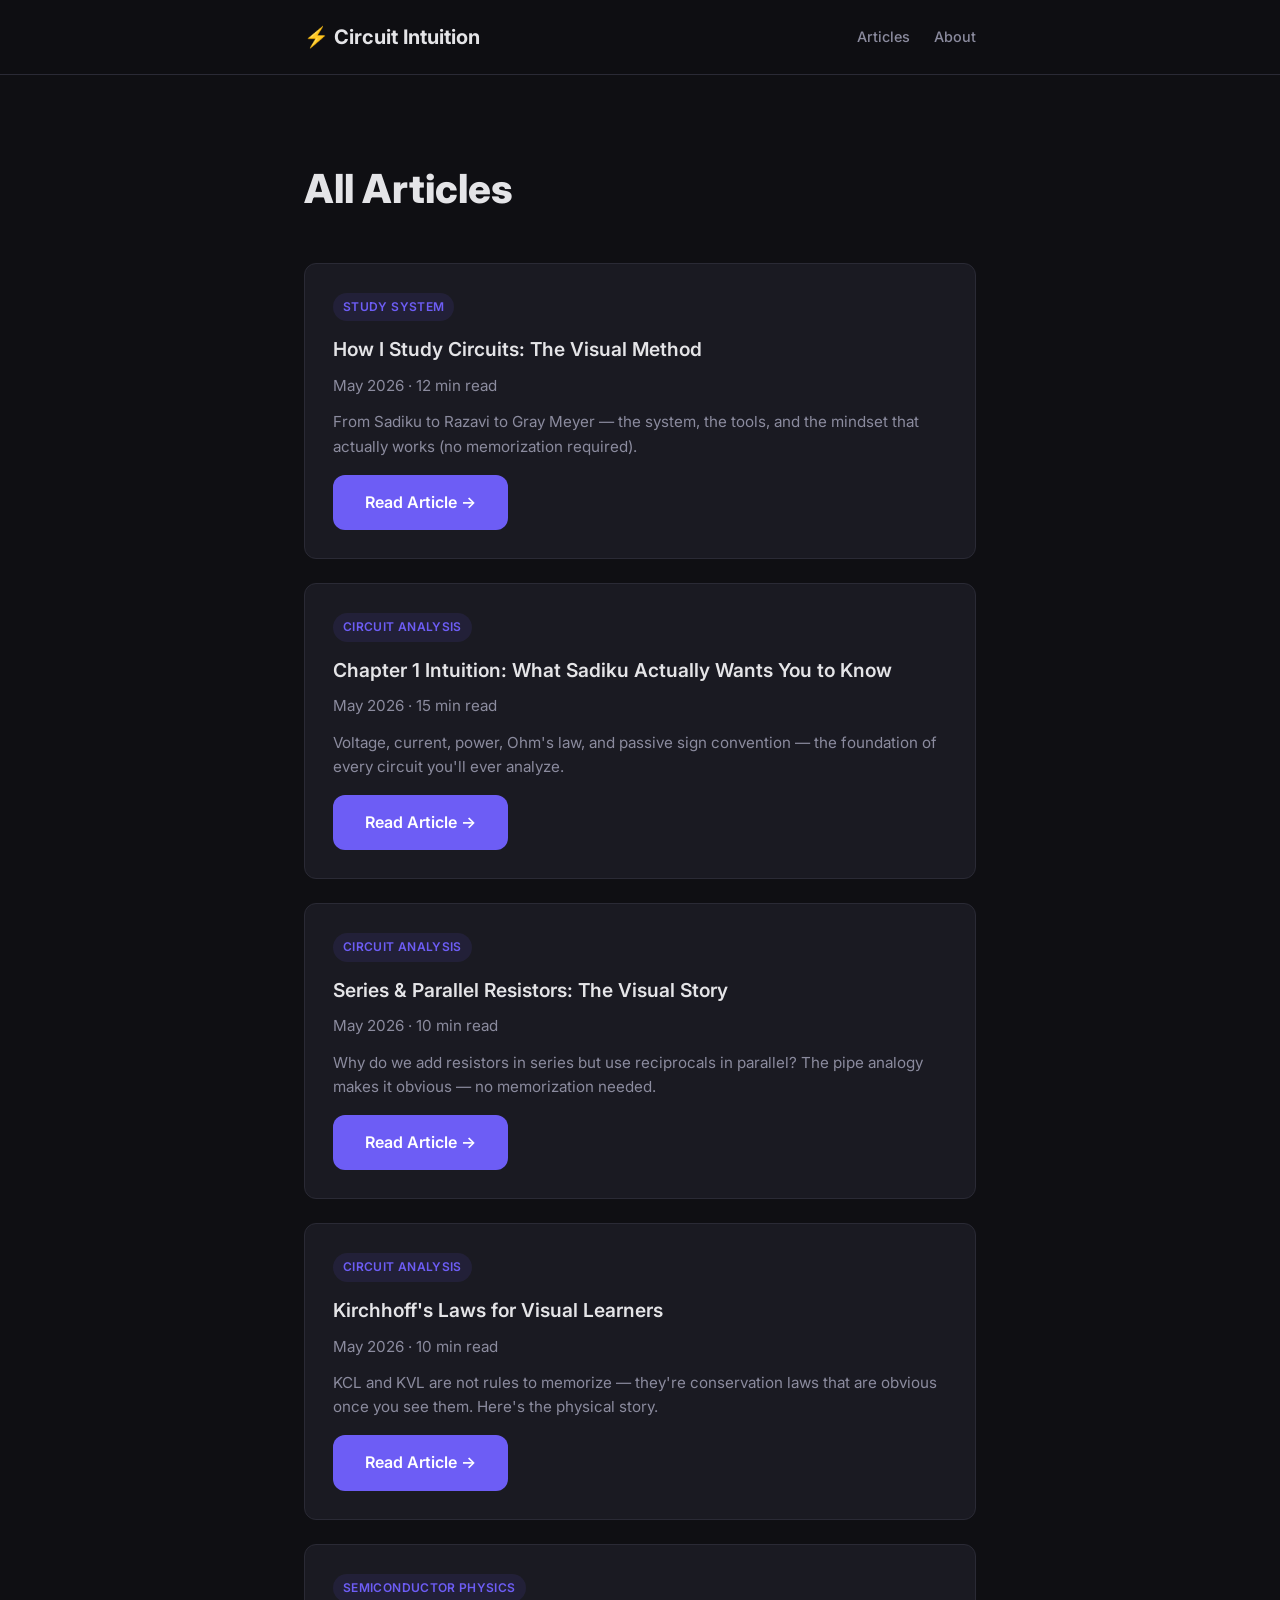
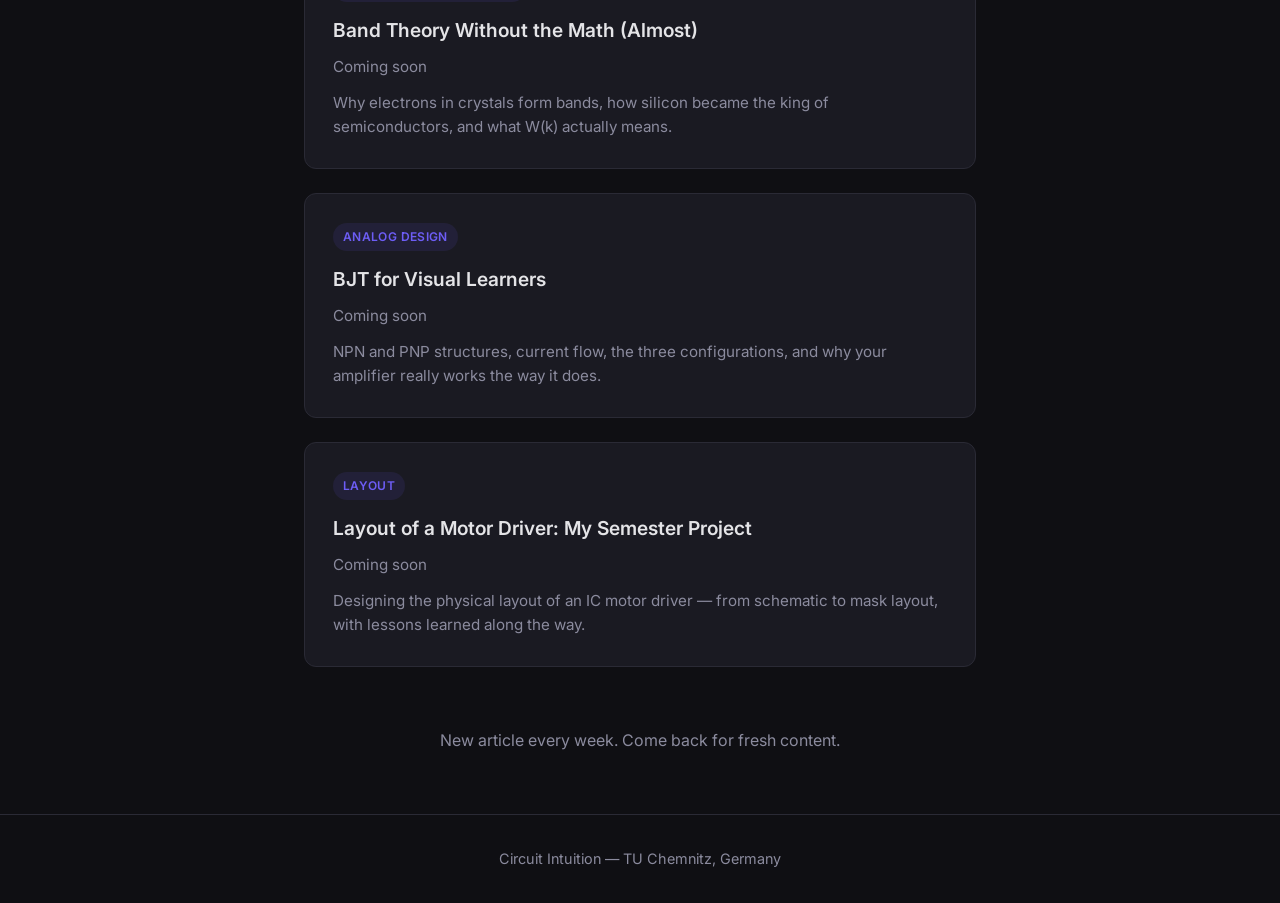
==== articles/index.html @ c5c27f9f "feat: new article - Series & Parallel Resistors visual guide" ====
<!DOCTYPE html>
<html lang="en">
<head>
    <meta charset="UTF-8">
    <meta name="viewport" content="width=device-width, initial-scale=1.0">
    <title>Articles — Circuit Intuition</title>
    <link rel="stylesheet" href="../css/style.css">
    <link href="https://fonts.googleapis.com/css2?family=Inter:wght@400;500;600;700;800&display=swap" rel="stylesheet">
</head>
<body>
    <nav class="nav">
        <div class="container">
            <a href="/" class="logo">⚡ Circuit Intuition</a>
            <div class="nav-links">
                <a href="/articles/">Articles</a>
                <a href="/about.html">About</a>
            </div>
        </div>
    </nav>
    <main>
        <section class="latest-articles" style="padding-top:80px;">
            <div class="container">
                <h1 style="font-size:2.5rem;font-weight:800;margin-bottom:40px;">All Articles</h1>
                <div class="article-list">
                    <article class="article-preview">
                        <span class="tag">Study System</span>
                        <h3>How I Study Circuits: The Visual Method</h3>
                        <p class="meta">May 2026 · 12 min read</p>
                        <p>From Sadiku to Razavi to Gray Meyer — the system, the tools, and the mindset that actually works (no memorization required).</p>
                        <a href="/articles/how-i-study-circuits.html" class="btn" style="margin-top:16px;">Read Article →</a>
                    </article>
                    <article class="article-preview">
                        <span class="tag">Circuit Analysis</span>
                        <h3>Chapter 1 Intuition: What Sadiku Actually Wants You to Know</h3>
                        <p class="meta">May 2026 · 15 min read</p>
                        <p>Voltage, current, power, Ohm's law, and passive sign convention — the foundation of every circuit you'll ever analyze.</p>
                        <a href="/articles/sadiku-ch1-intuition.html" class="btn" style="margin-top:16px;">Read Article →</a>
                    </article>
                    <article class="article-preview">
                        <span class="tag">Circuit Analysis</span>
                        <h3>Series & Parallel Resistors: The Visual Story</h3>
                        <p class="meta">May 2026 · 10 min read</p>
                        <p>Why do we add resistors in series but use reciprocals in parallel? The pipe analogy makes it obvious — no memorization needed.</p>
                        <a href="/articles/series-parallel-visual.html" class="btn" style="margin-top:16px;">Read Article →</a>
                    </article>
                    <article class="article-preview">
                        <span class="tag">Circuit Analysis</span>
                        <h3>Kirchhoff's Laws for Visual Learners</h3>
                        <p class="meta">May 2026 · 10 min read</p>
                        <p>KCL and KVL are not rules to memorize — they're conservation laws that are obvious once you see them. Here's the physical story.</p>
                        <a href="/articles/kcl-kvl-visual.html" class="btn" style="margin-top:16px;">Read Article →</a>
                    </article>
                    <article class="article-preview">
                        <span class="tag">Semiconductor Physics</span>
                        <h3>Band Theory Without the Math (Almost)</h3>
                        <p class="meta">Coming soon</p>
                        <p>Why electrons in crystals form bands, how silicon became the king of semiconductors, and what W(k) actually means.</p>
                    </article>
                    <article class="article-preview">
                        <span class="tag">Analog Design</span>
                        <h3>BJT for Visual Learners</h3>
                        <p class="meta">Coming soon</p>
                        <p>NPN and PNP structures, current flow, the three configurations, and why your amplifier really works the way it does.</p>
                    </article>
                    <article class="article-preview">
                        <span class="tag">Layout</span>
                        <h3>Layout of a Motor Driver: My Semester Project</h3>
                        <p class="meta">Coming soon</p>
                        <p>Designing the physical layout of an IC motor driver — from schematic to mask layout, with lessons learned along the way.</p>
                    </article>
                </div>
                <p style="text-align:center;margin-top:60px;color:var(--text-muted);">New article every week. Come back for fresh content.</p>
            </div>
        </section>
    </main>
    <footer class="footer">
        <div class="container">
            <p>Circuit Intuition — TU Chemnitz, Germany</p>
        </div>
    </footer>
</body>
</html>
---- css/style.css ----
/* === RESET & BASE === */
*, *::before, *::after { box-sizing: border-box; margin: 0; padding: 0; }

:root {
    --bg: #0f0f13;
    --bg-card: #1a1a22;
    --text: #e4e4e7;
    --text-muted: #8b8b9e;
    --accent: #6d5df5;
    --accent-hover: #8b7df7;
    --border: #2a2a35;
    --radius: 12px;
    --max-width: 720px;
}

html { scroll-behavior: smooth; }

body {
    font-family: 'Inter', -apple-system, BlinkMacSystemFont, sans-serif;
    background: var(--bg);
    color: var(--text);
    line-height: 1.7;
    font-size: 16px;
    -webkit-font-smoothing: antialiased;
}

.container {
    max-width: var(--max-width);
    margin: 0 auto;
    padding: 0 24px;
}

/* === NAV === */
.nav {
    padding: 20px 0;
    border-bottom: 1px solid var(--border);
    position: sticky;
    top: 0;
    background: rgba(15,15,19,0.85);
    backdrop-filter: blur(12px);
    z-index: 100;
}

.nav .container {
    display: flex;
    justify-content: space-between;
    align-items: center;
}

.logo {
    font-weight: 700;
    font-size: 1.25rem;
    color: var(--text);
    text-decoration: none;
}

.nav-links {
    display: flex;
    gap: 24px;
}

.nav-links a {
    color: var(--text-muted);
    text-decoration: none;
    font-size: 0.9rem;
    font-weight: 500;
    transition: color 0.2s;
}

.nav-links a:hover { color: var(--text); }

/* === HERO === */
.hero {
    padding: 100px 0 80px;
    text-align: center;
}

.hero h1 {
    font-size: 3rem;
    font-weight: 800;
    line-height: 1.2;
    margin-bottom: 20px;
    letter-spacing: -0.02em;
}

.highlight {
    background: linear-gradient(135deg, #6d5df5, #a78bfa);
    -webkit-background-clip: text;
    -webkit-text-fill-color: transparent;
    background-clip: text;
}

.subtitle {
    font-size: 1.25rem;
    color: var(--text-muted);
    max-width: 550px;
    margin: 0 auto 12px;
    line-height: 1.6;
}

.byline {
    font-size: 0.95rem;
    color: var(--text-muted);
    opacity: 0.7;
    margin-bottom: 40px;
}

.btn {
    display: inline-block;
    padding: 14px 32px;
    background: var(--accent);
    color: white;
    text-decoration: none;
    border-radius: var(--radius);
    font-weight: 600;
    font-size: 1rem;
    transition: background 0.2s, transform 0.1s;
}

.btn:hover {
    background: var(--accent-hover);
    transform: translateY(-1px);
}

/* === FEATURES === */
.features {
    padding: 60px 0;
}

.feature-grid {
    display: grid;
    grid-template-columns: 1fr 1fr;
    gap: 20px;
}

.feature-card {
    background: var(--bg-card);
    border: 1px solid var(--border);
    border-radius: var(--radius);
    padding: 28px;
    transition: border-color 0.2s;
}

.feature-card:hover { border-color: var(--accent); }

.feature-card .icon { font-size: 2rem; display: block; margin-bottom: 12px; }

.feature-card h3 {
    font-size: 1.1rem;
    font-weight: 600;
    margin-bottom: 8px;
}

.feature-card p {
    color: var(--text-muted);
    font-size: 0.9rem;
    line-height: 1.6;
}

/* === ARTICLES === */
.latest-articles {
    padding: 60px 0;
}

.latest-articles h2 {
    font-size: 1.75rem;
    font-weight: 700;
    margin-bottom: 32px;
}

.article-list {
    display: flex;
    flex-direction: column;
    gap: 24px;
}

.article-preview {
    background: var(--bg-card);
    border: 1px solid var(--border);
    border-radius: var(--radius);
    padding: 28px;
}

.article-preview:hover { border-color: var(--accent); }

.tag {
    display: inline-block;
    padding: 4px 10px;
    background: rgba(109, 93, 245, 0.1);
    color: var(--accent);
    border-radius: 20px;
    font-size: 0.75rem;
    font-weight: 600;
    text-transform: uppercase;
    letter-spacing: 0.03em;
    margin-bottom: 12px;
}

.article-preview h3 {
    font-size: 1.2rem;
    font-weight: 600;
    margin-bottom: 8px;
}

.article-preview h3 a {
    color: var(--text);
    text-decoration: none;
}

.article-preview h3 a:hover { color: var(--accent); }

.meta {
    font-size: 0.85rem;
    color: var(--text-muted);
    margin-bottom: 12px;
}

.article-preview p {
    font-size: 0.95rem;
    color: var(--text-muted);
    line-height: 1.6;
}

/* === NEWSLETTER === */
.newsletter {
    padding: 60px 0;
    text-align: center;
    border-top: 1px solid var(--border);
}

.newsletter h2 {
    font-size: 1.5rem;
    font-weight: 700;
    margin-bottom: 12px;
}

.small-text {
    font-size: 0.85rem;
    color: var(--text-muted);
    margin-top: 8px;
    opacity: 0.7;
}

/* === FOOTER === */
.footer {
    padding: 32px 0;
    border-top: 1px solid var(--border);
    text-align: center;
    color: var(--text-muted);
    font-size: 0.9rem;
}

/* === RESPONSIVE === */
@media (max-width: 640px) {
    .hero h1 { font-size: 2rem; }
    .hero { padding: 60px 0 40px; }
    .feature-grid { grid-template-columns: 1fr; }
    .nav-links { display: none; }  /* Hamburger for later */
}
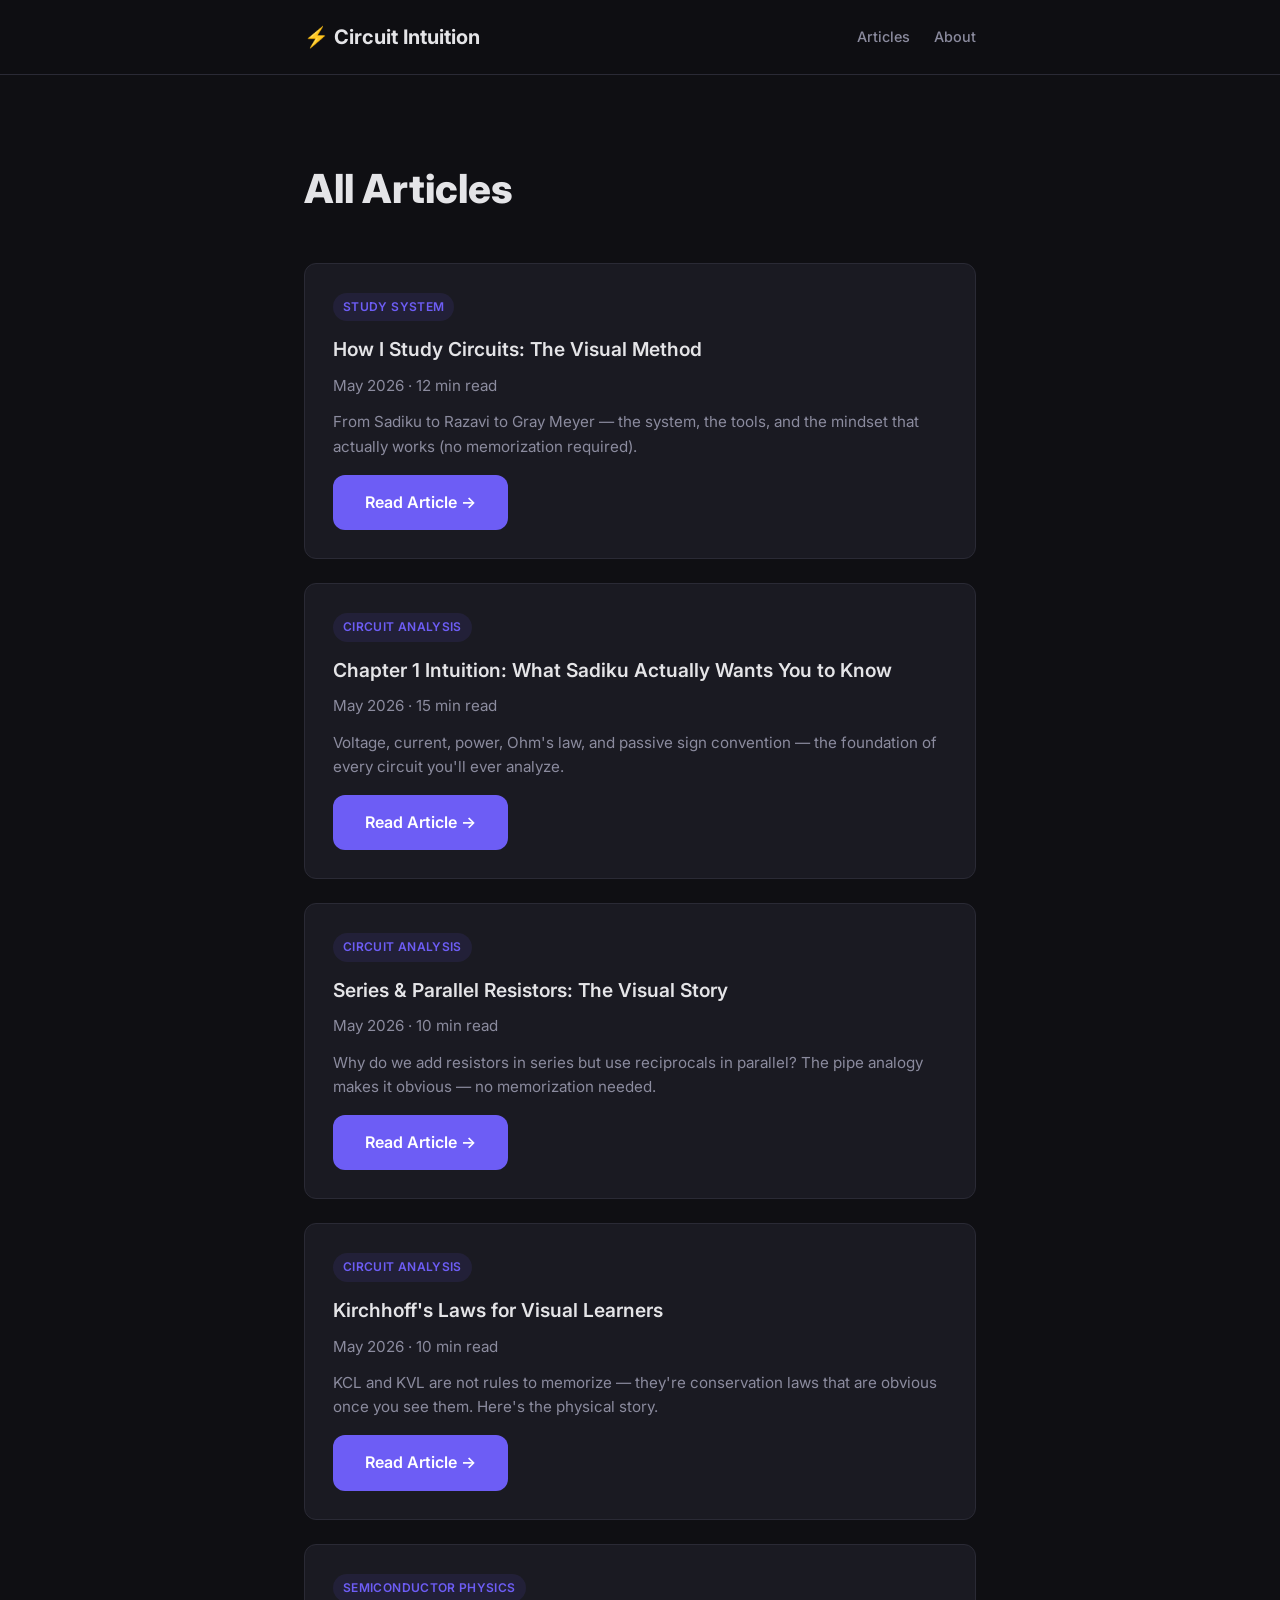
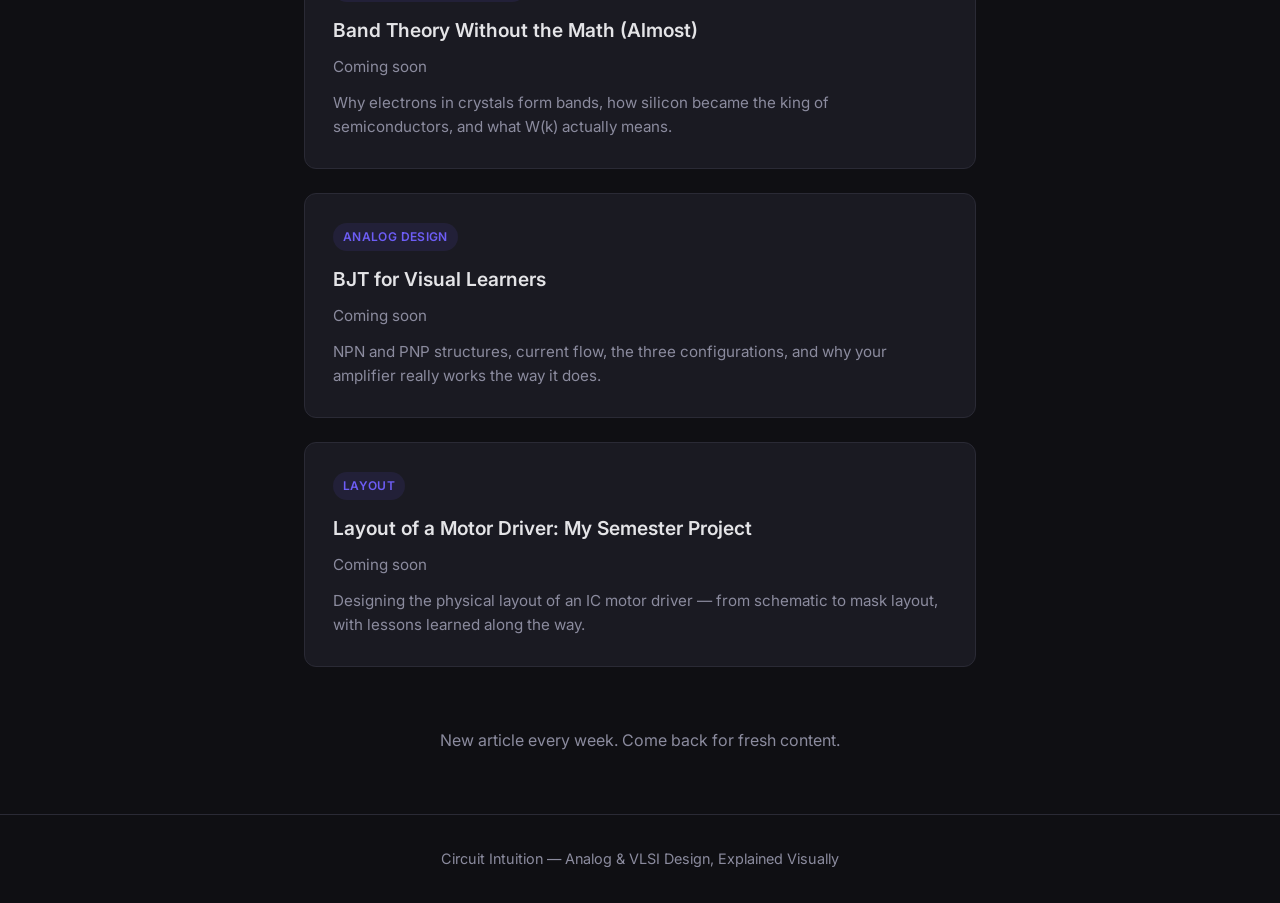
==== commit e44e4236: "security: strip all personal identifiers from site (full anonymity)" ====
--- a/articles/index.html
+++ b/articles/index.html
@@ -10,10 +10,10 @@
 <body>
     <nav class="nav">
         <div class="container">
-            <a href="/" class="logo">⚡ Circuit Intuition</a>
+            <a href="../" class="logo">⚡ Circuit Intuition</a>
             <div class="nav-links">
-                <a href="/articles/">Articles</a>
-                <a href="/about.html">About</a>
+                <a href=".">Articles</a>
+                <a href="../about.html">About</a>
             </div>
         </div>
     </nav>
@@ -27,28 +27,28 @@
                         <h3>How I Study Circuits: The Visual Method</h3>
                         <p class="meta">May 2026 · 12 min read</p>
                         <p>From Sadiku to Razavi to Gray Meyer — the system, the tools, and the mindset that actually works (no memorization required).</p>
-                        <a href="/articles/how-i-study-circuits.html" class="btn" style="margin-top:16px;">Read Article →</a>
+                        <a href="how-i-study-circuits.html" class="btn" style="margin-top:16px;">Read Article →</a>
                     </article>
                     <article class="article-preview">
                         <span class="tag">Circuit Analysis</span>
                         <h3>Chapter 1 Intuition: What Sadiku Actually Wants You to Know</h3>
                         <p class="meta">May 2026 · 15 min read</p>
                         <p>Voltage, current, power, Ohm's law, and passive sign convention — the foundation of every circuit you'll ever analyze.</p>
-                        <a href="/articles/sadiku-ch1-intuition.html" class="btn" style="margin-top:16px;">Read Article →</a>
+                        <a href="sadiku-ch1-intuition.html" class="btn" style="margin-top:16px;">Read Article →</a>
                     </article>
                     <article class="article-preview">
                         <span class="tag">Circuit Analysis</span>
                         <h3>Series & Parallel Resistors: The Visual Story</h3>
                         <p class="meta">May 2026 · 10 min read</p>
                         <p>Why do we add resistors in series but use reciprocals in parallel? The pipe analogy makes it obvious — no memorization needed.</p>
-                        <a href="/articles/series-parallel-visual.html" class="btn" style="margin-top:16px;">Read Article →</a>
+                        <a href="series-parallel-visual.html" class="btn" style="margin-top:16px;">Read Article →</a>
                     </article>
                     <article class="article-preview">
                         <span class="tag">Circuit Analysis</span>
                         <h3>Kirchhoff's Laws for Visual Learners</h3>
                         <p class="meta">May 2026 · 10 min read</p>
                         <p>KCL and KVL are not rules to memorize — they're conservation laws that are obvious once you see them. Here's the physical story.</p>
-                        <a href="/articles/kcl-kvl-visual.html" class="btn" style="margin-top:16px;">Read Article →</a>
+                        <a href="kcl-kvl-visual.html" class="btn" style="margin-top:16px;">Read Article →</a>
                     </article>
                     <article class="article-preview">
                         <span class="tag">Semiconductor Physics</span>
@@ -75,7 +75,7 @@
     </main>
     <footer class="footer">
         <div class="container">
-            <p>Circuit Intuition — TU Chemnitz, Germany</p>
+            <p>Circuit Intuition — Analog & VLSI Design, Explained Visually</p>
         </div>
     </footer>
 </body>
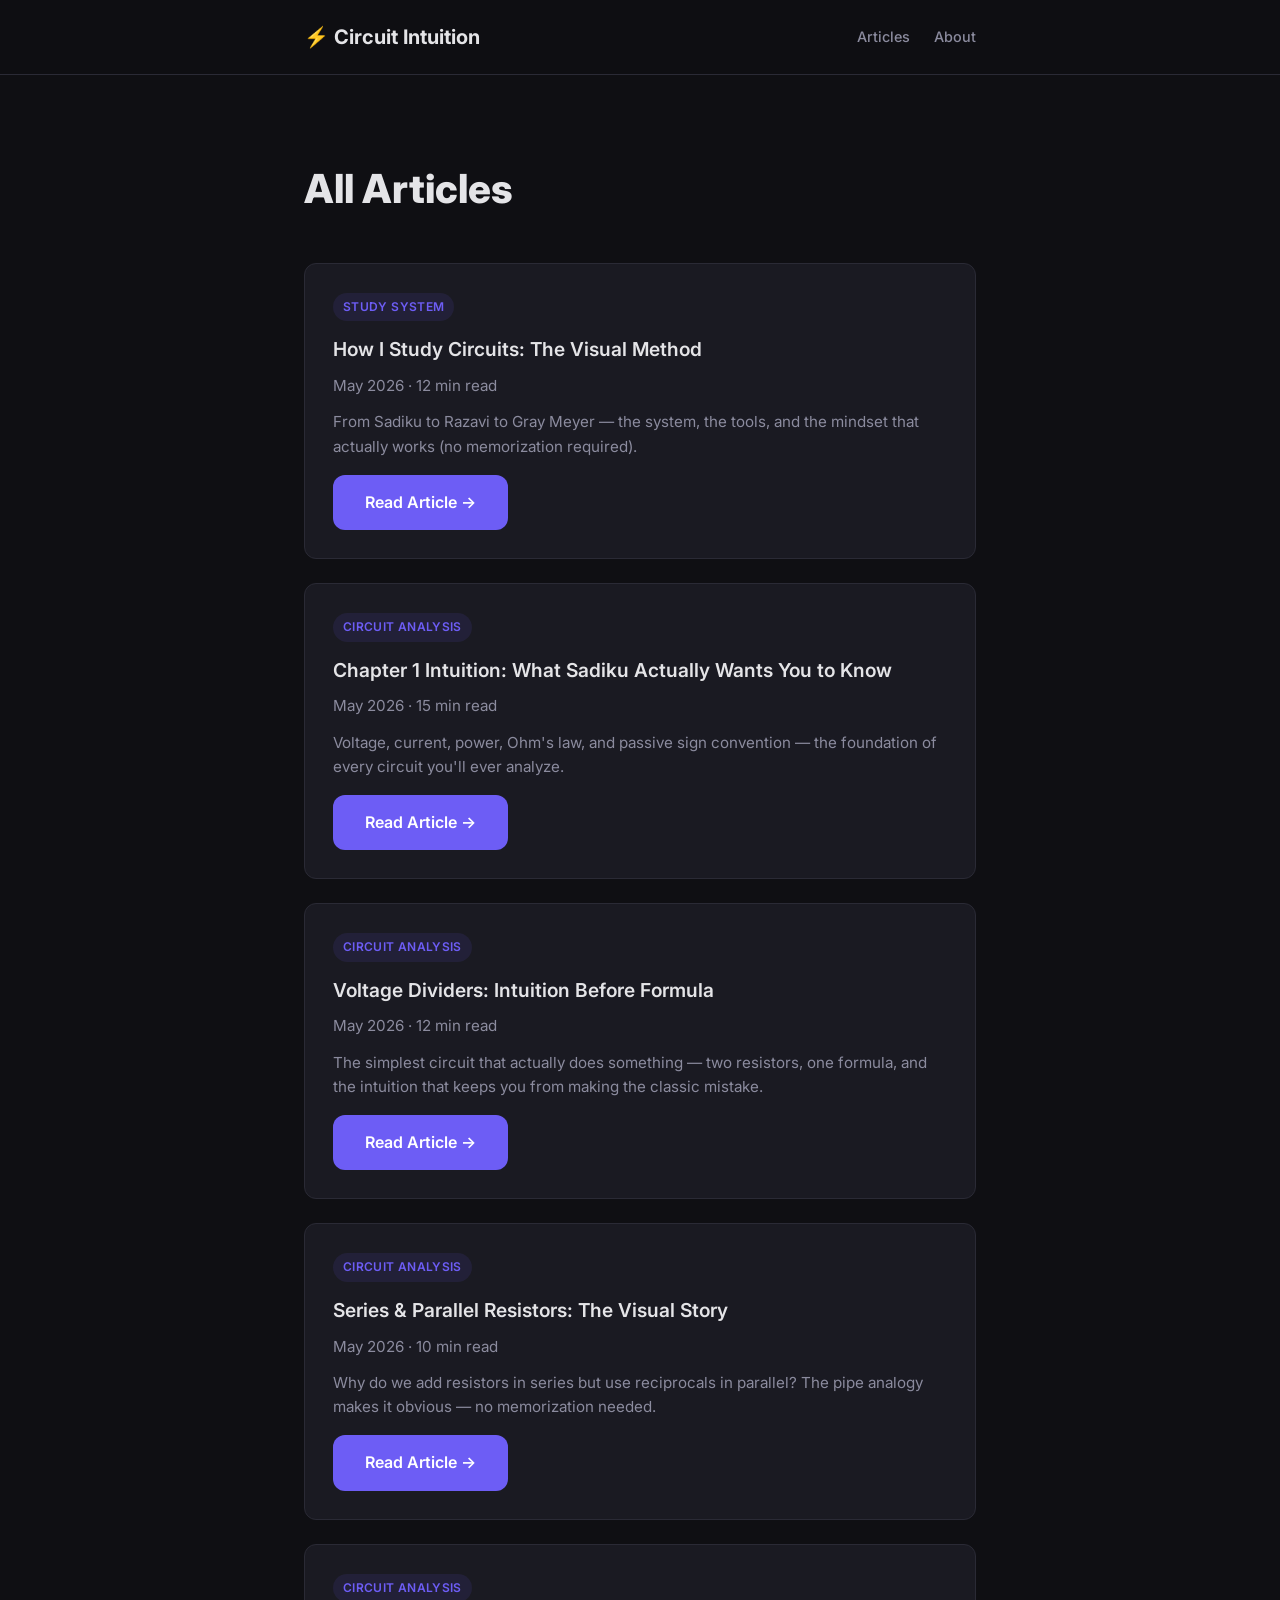
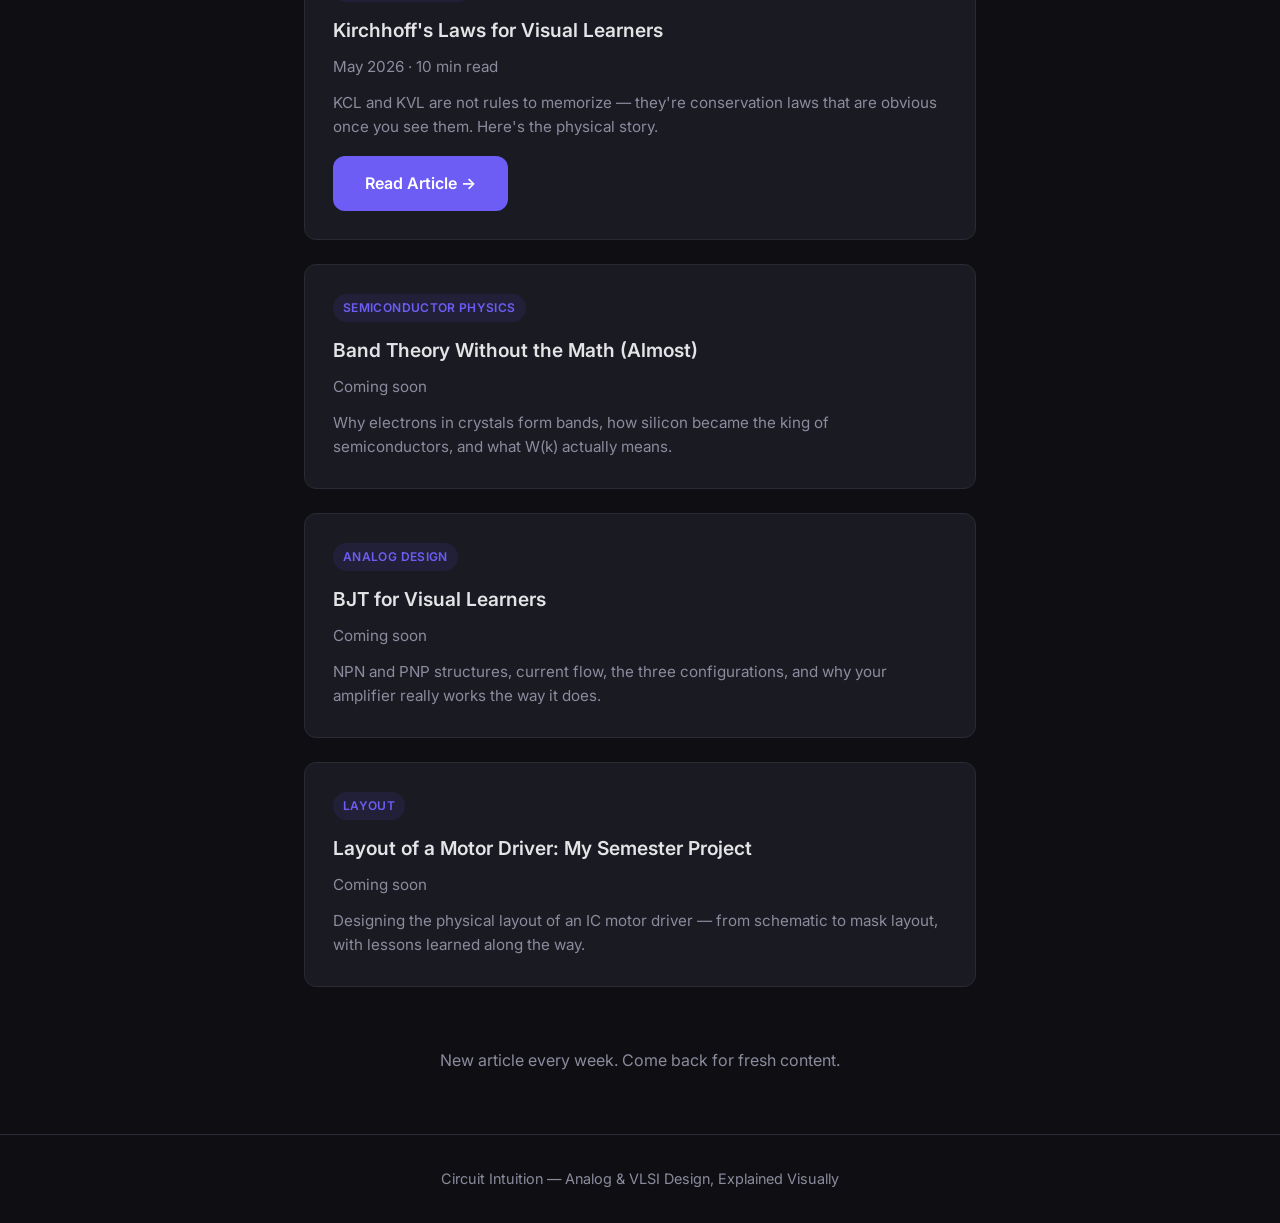
==== commit 6c8f825e: "feat: new article - Voltage Dividers intuition" ====
--- a/articles/index.html
+++ b/articles/index.html
@@ -35,6 +35,13 @@
                         <p class="meta">May 2026 · 15 min read</p>
                         <p>Voltage, current, power, Ohm's law, and passive sign convention — the foundation of every circuit you'll ever analyze.</p>
                         <a href="sadiku-ch1-intuition.html" class="btn" style="margin-top:16px;">Read Article →</a>
+                    </article>
+                    <article class="article-preview">
+                        <span class="tag">Circuit Analysis</span>
+                        <h3>Voltage Dividers: Intuition Before Formula</h3>
+                        <p class="meta">May 2026 · 12 min read</p>
+                        <p>The simplest circuit that actually does something — two resistors, one formula, and the intuition that keeps you from making the classic mistake.</p>
+                        <a href="voltage-divider-intuition.html" class="btn" style="margin-top:16px;">Read Article →</a>
                     </article>
                     <article class="article-preview">
                         <span class="tag">Circuit Analysis</span>
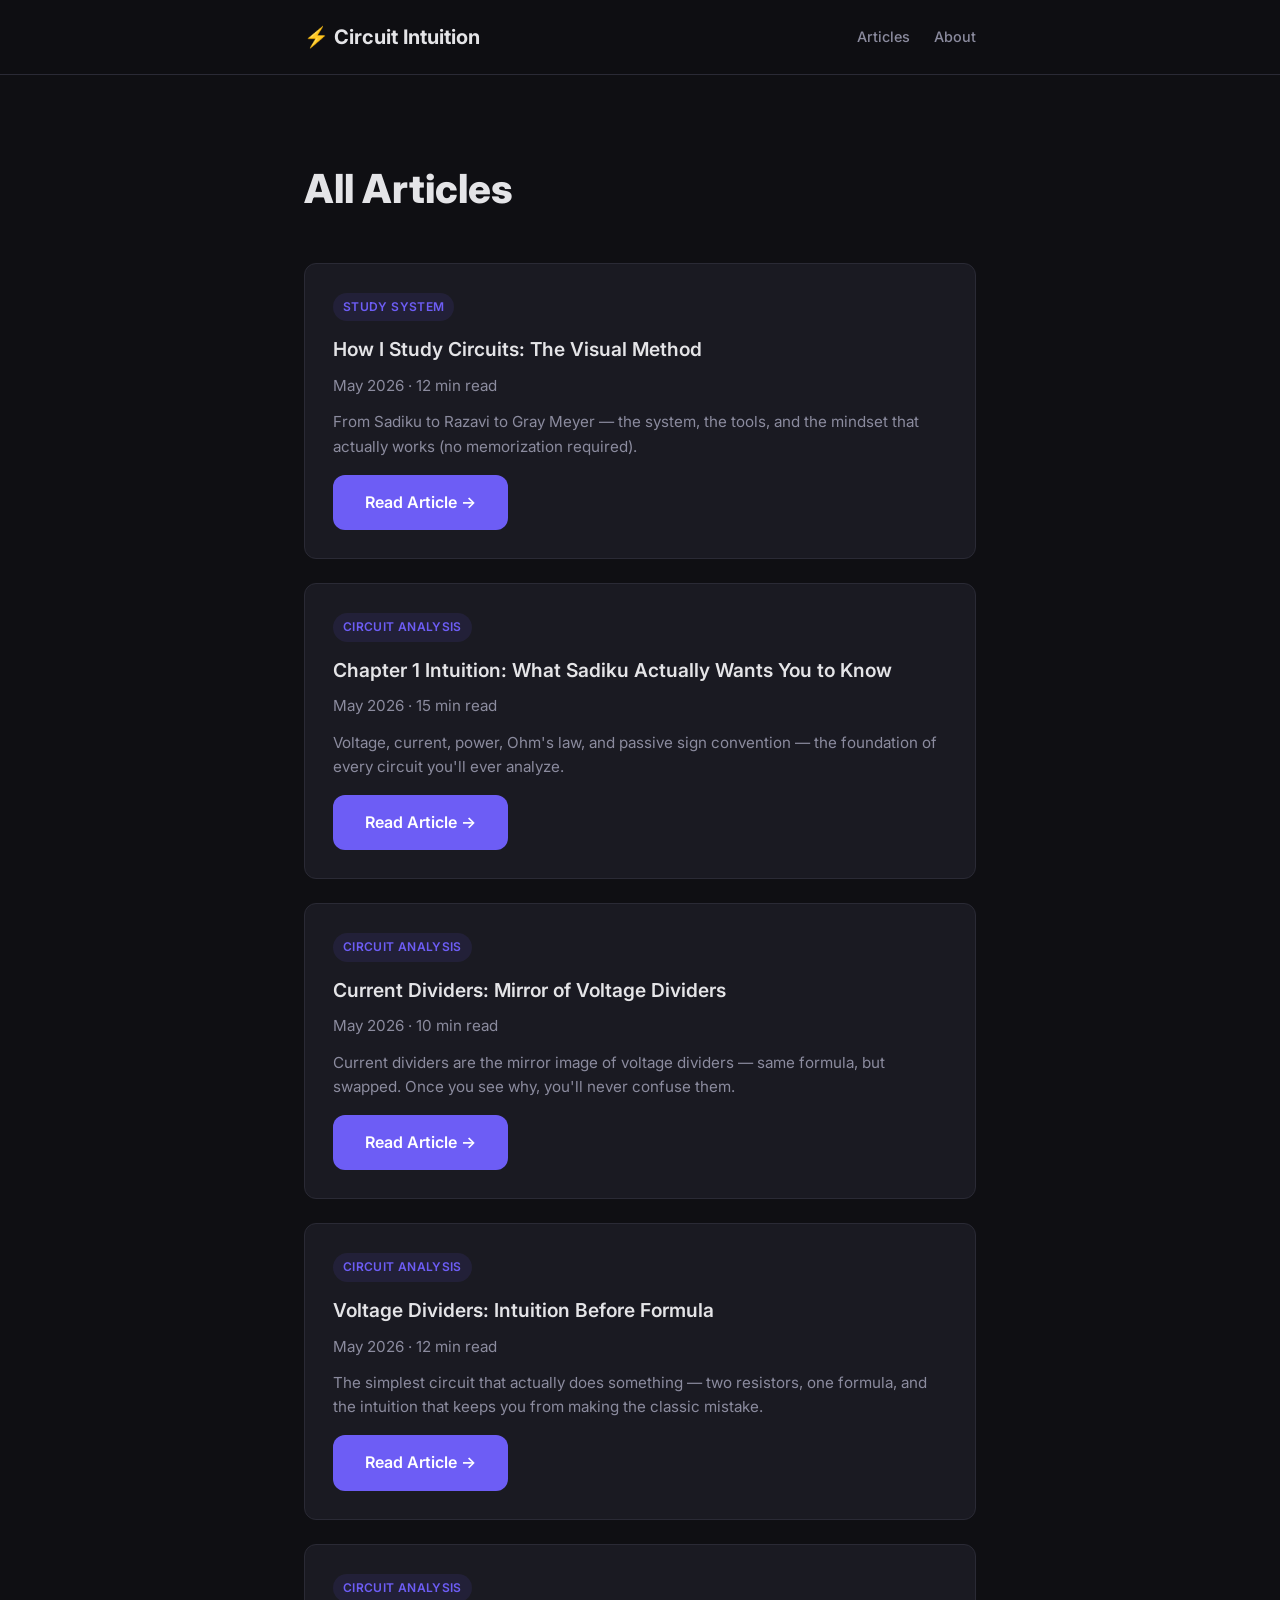
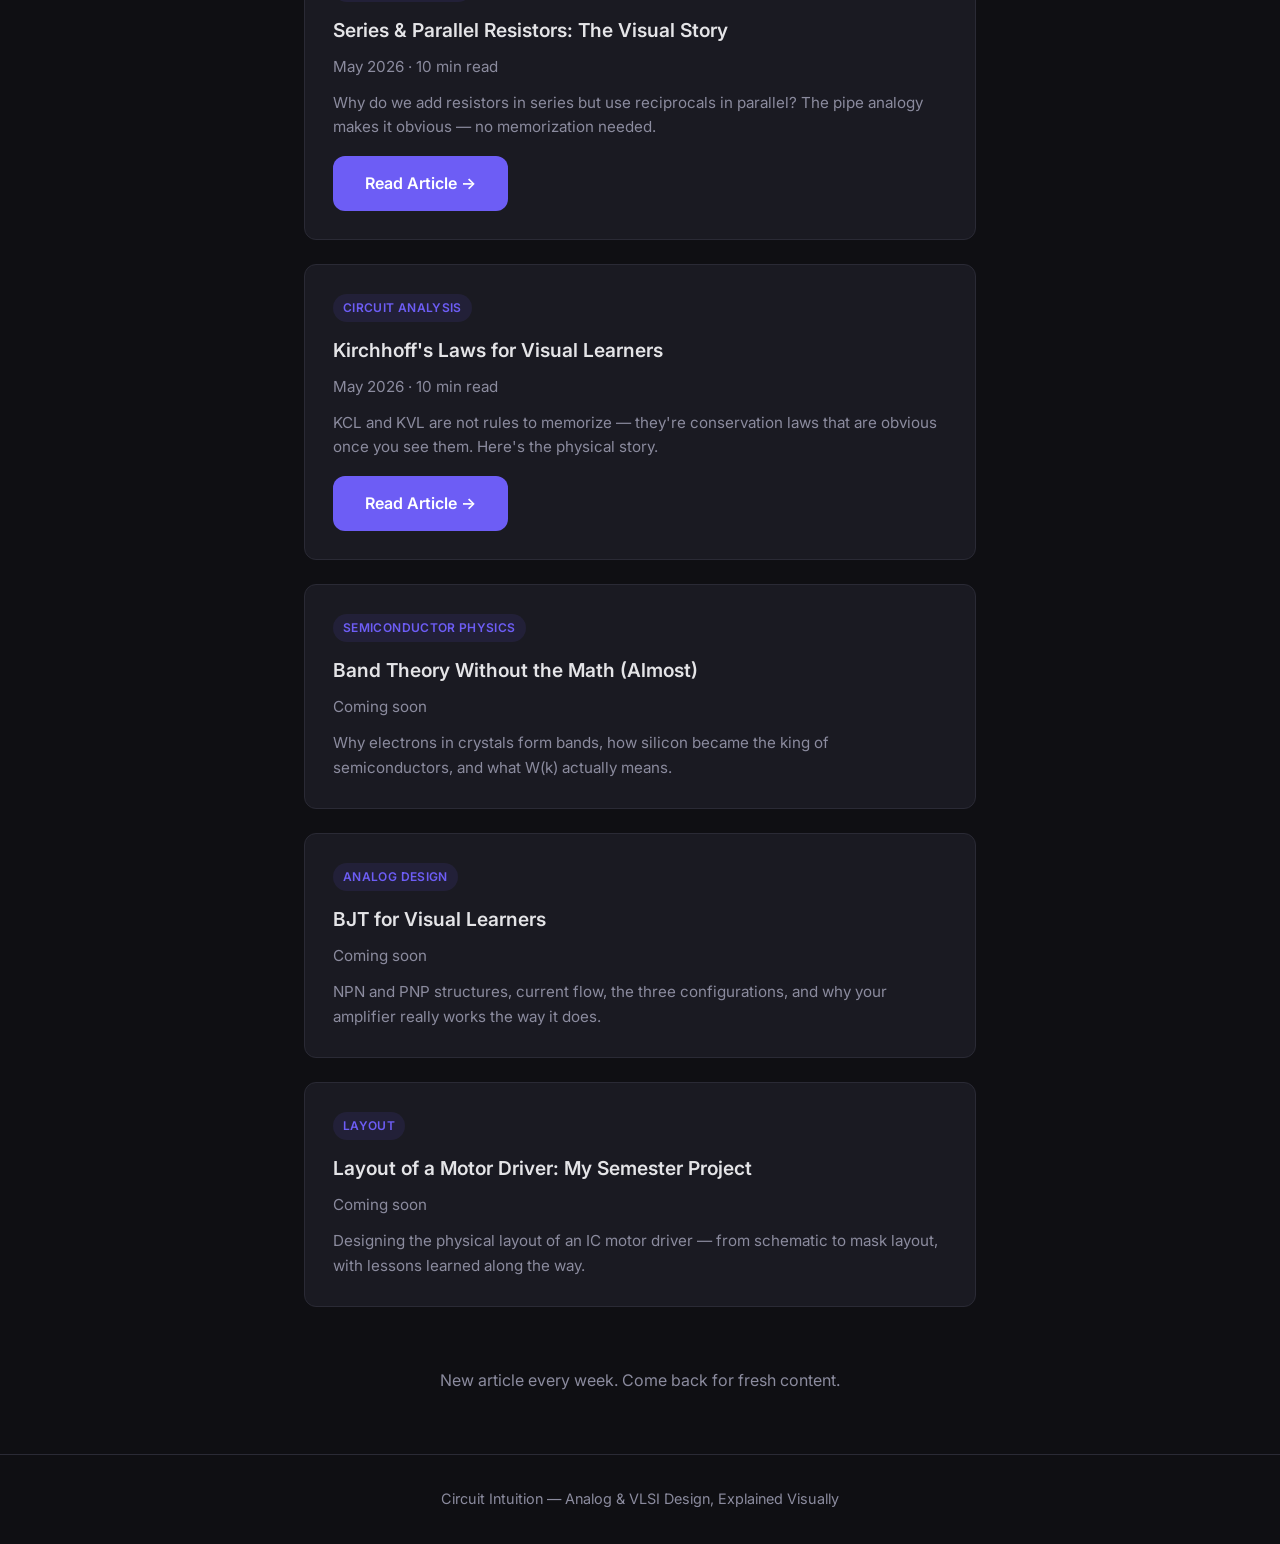
==== commit dd751336: "feat: new article - Current Dividers" ====
--- a/articles/index.html
+++ b/articles/index.html
@@ -35,6 +35,13 @@
                         <p class="meta">May 2026 · 15 min read</p>
                         <p>Voltage, current, power, Ohm's law, and passive sign convention — the foundation of every circuit you'll ever analyze.</p>
                         <a href="sadiku-ch1-intuition.html" class="btn" style="margin-top:16px;">Read Article →</a>
+                    </article>
+                    <article class="article-preview">
+                        <span class="tag">Circuit Analysis</span>
+                        <h3>Current Dividers: Mirror of Voltage Dividers</h3>
+                        <p class="meta">May 2026 · 10 min read</p>
+                        <p>Current dividers are the mirror image of voltage dividers — same formula, but swapped. Once you see why, you'll never confuse them.</p>
+                        <a href="current-divider-intuition.html" class="btn" style="margin-top:16px;">Read Article →</a>
                     </article>
                     <article class="article-preview">
                         <span class="tag">Circuit Analysis</span>
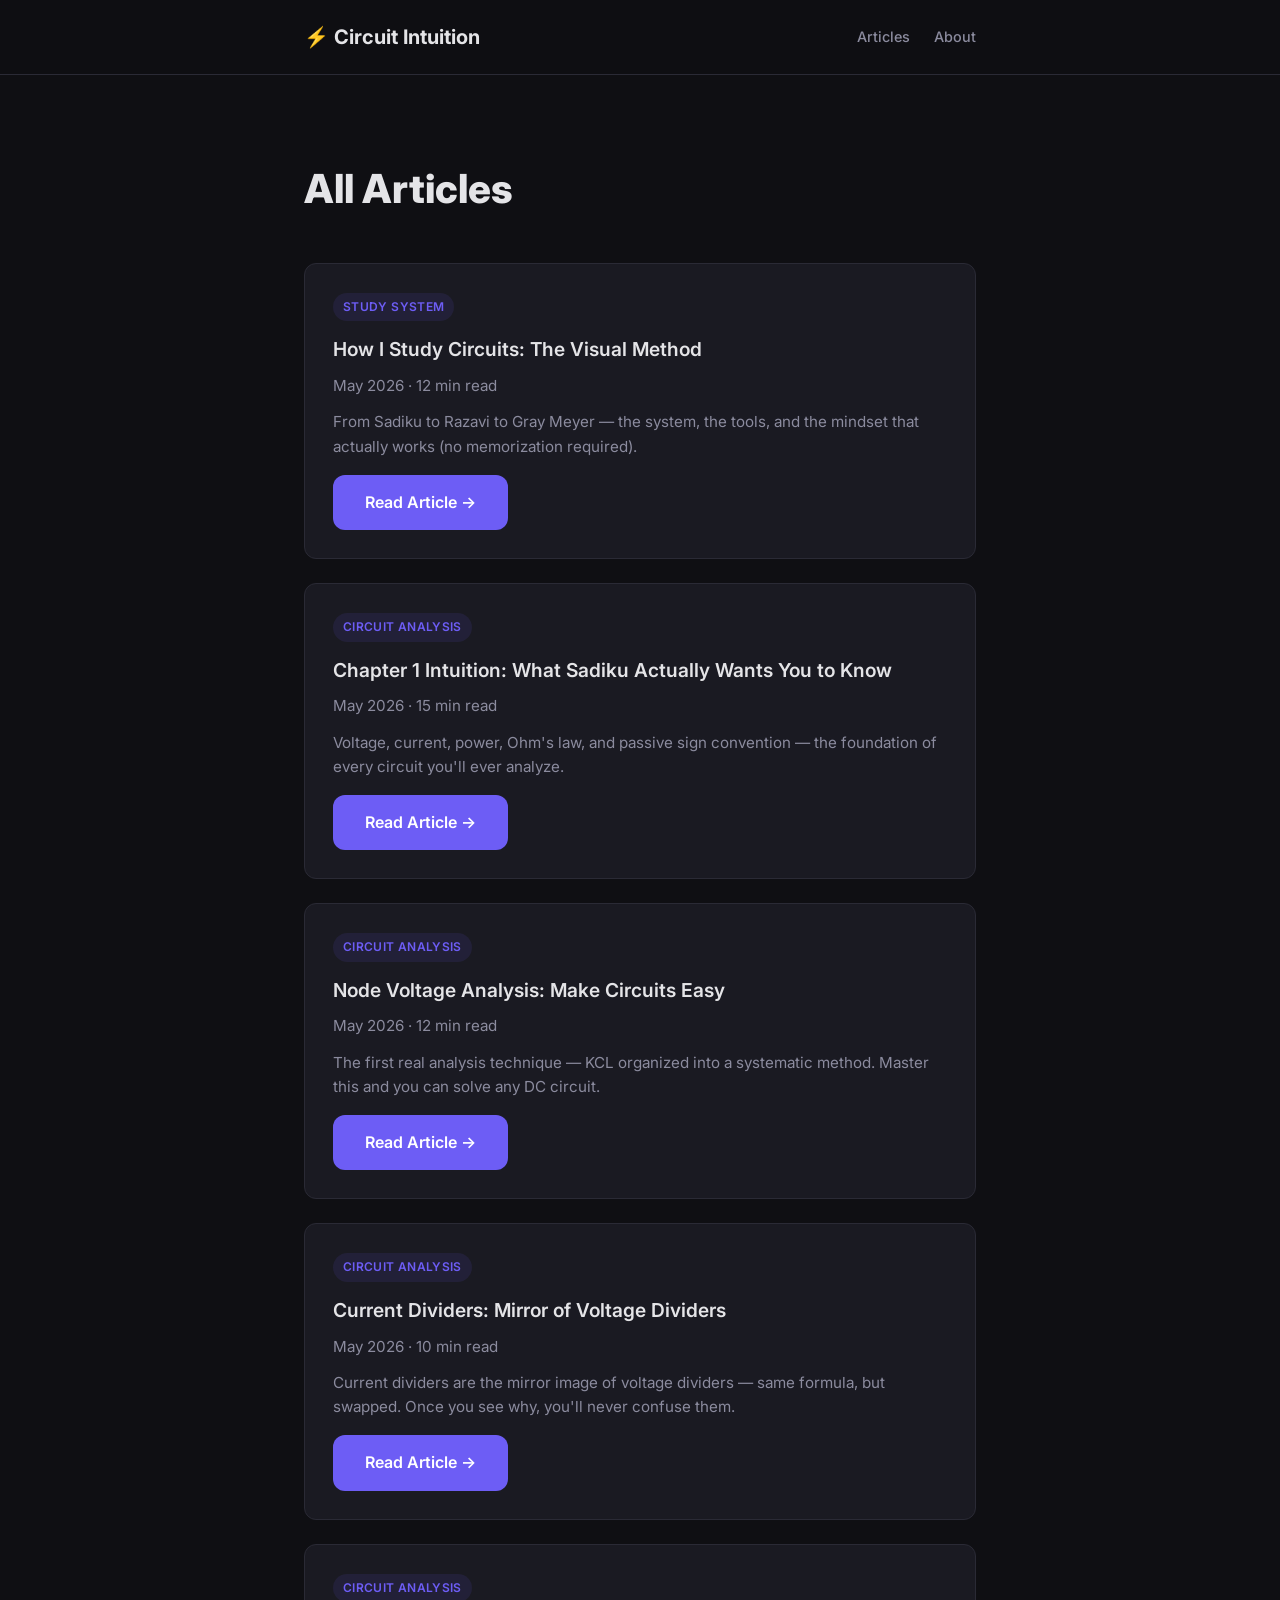
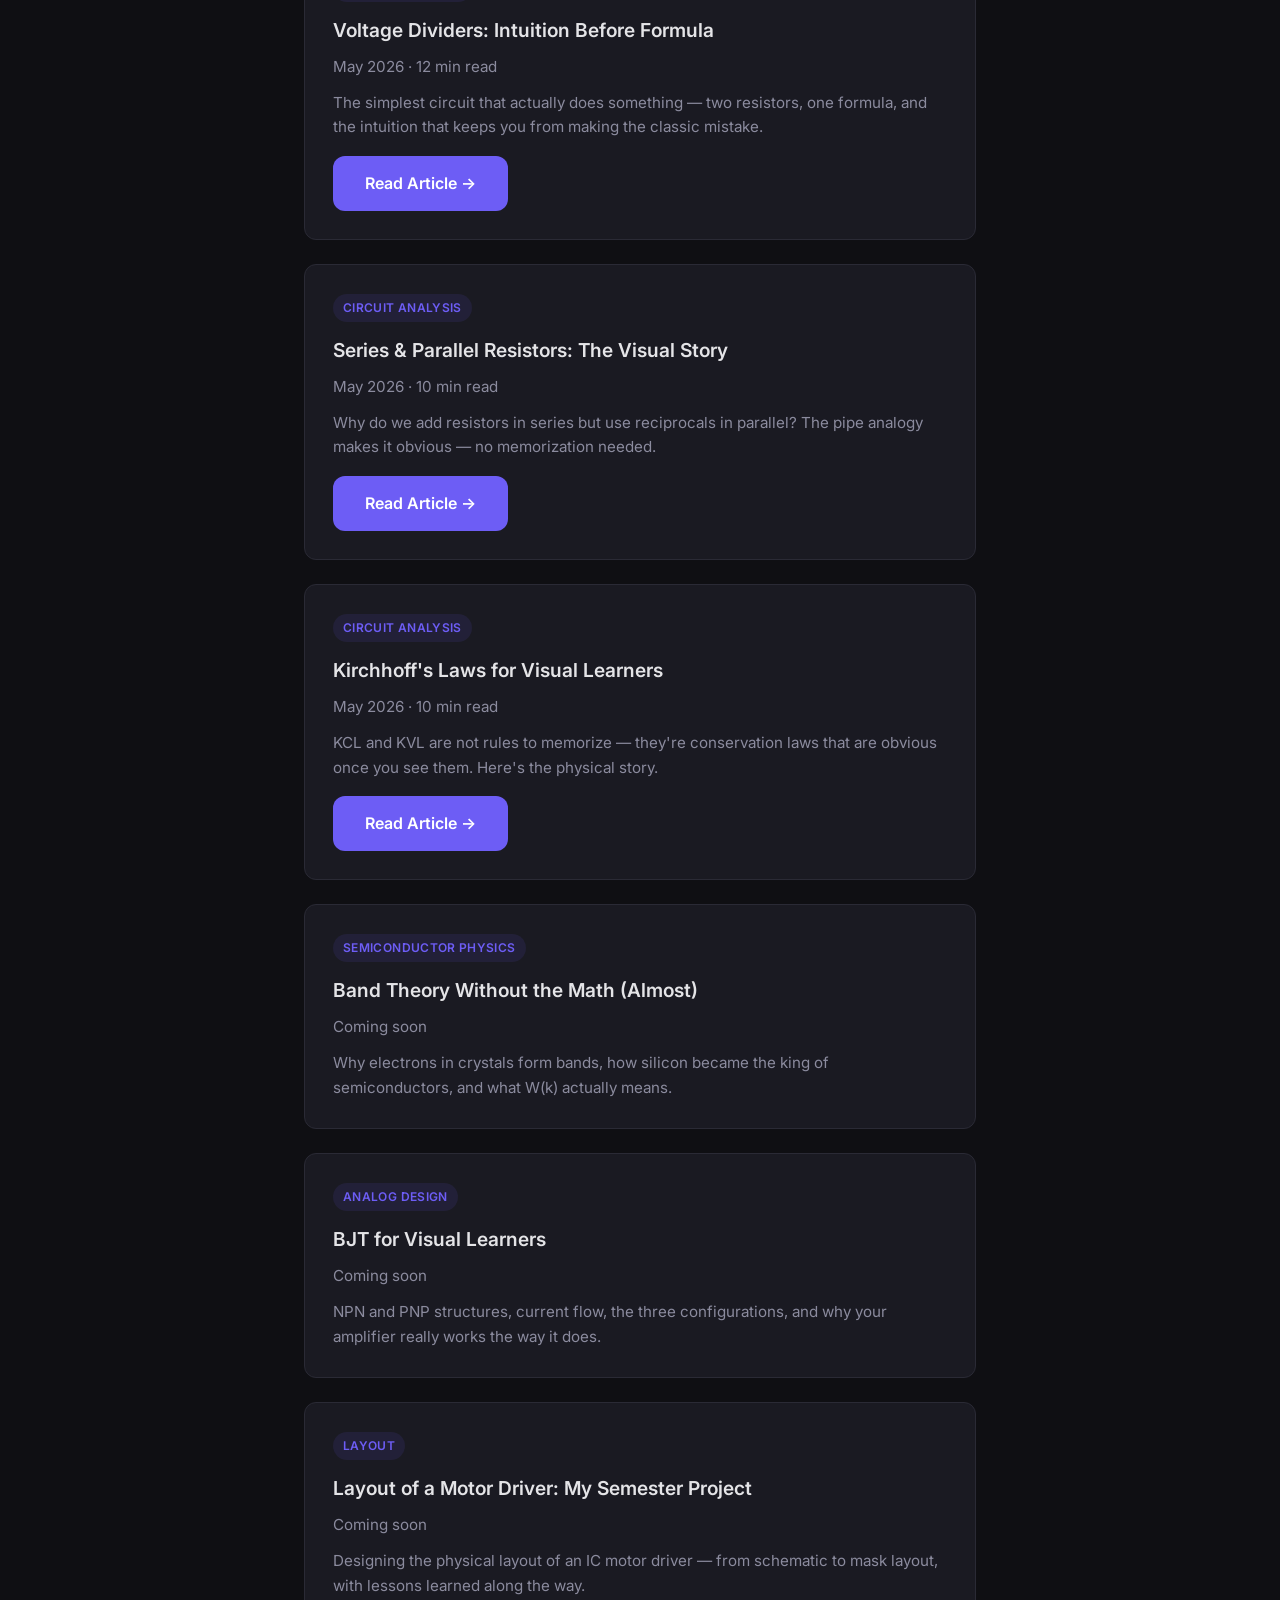
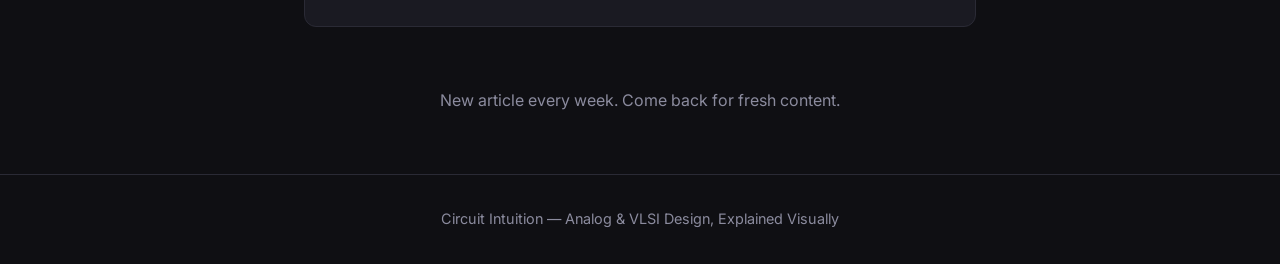
==== commit cb219c5e: "feat: new article - Node Voltage Analysis" ====
--- a/articles/index.html
+++ b/articles/index.html
@@ -35,6 +35,13 @@
                         <p class="meta">May 2026 · 15 min read</p>
                         <p>Voltage, current, power, Ohm's law, and passive sign convention — the foundation of every circuit you'll ever analyze.</p>
                         <a href="sadiku-ch1-intuition.html" class="btn" style="margin-top:16px;">Read Article →</a>
+                    </article>
+                    <article class="article-preview">
+                        <span class="tag">Circuit Analysis</span>
+                        <h3>Node Voltage Analysis: Make Circuits Easy</h3>
+                        <p class="meta">May 2026 · 12 min read</p>
+                        <p>The first real analysis technique — KCL organized into a systematic method. Master this and you can solve any DC circuit.</p>
+                        <a href="node-voltage-analysis.html" class="btn" style="margin-top:16px;">Read Article →</a>
                     </article>
                     <article class="article-preview">
                         <span class="tag">Circuit Analysis</span>
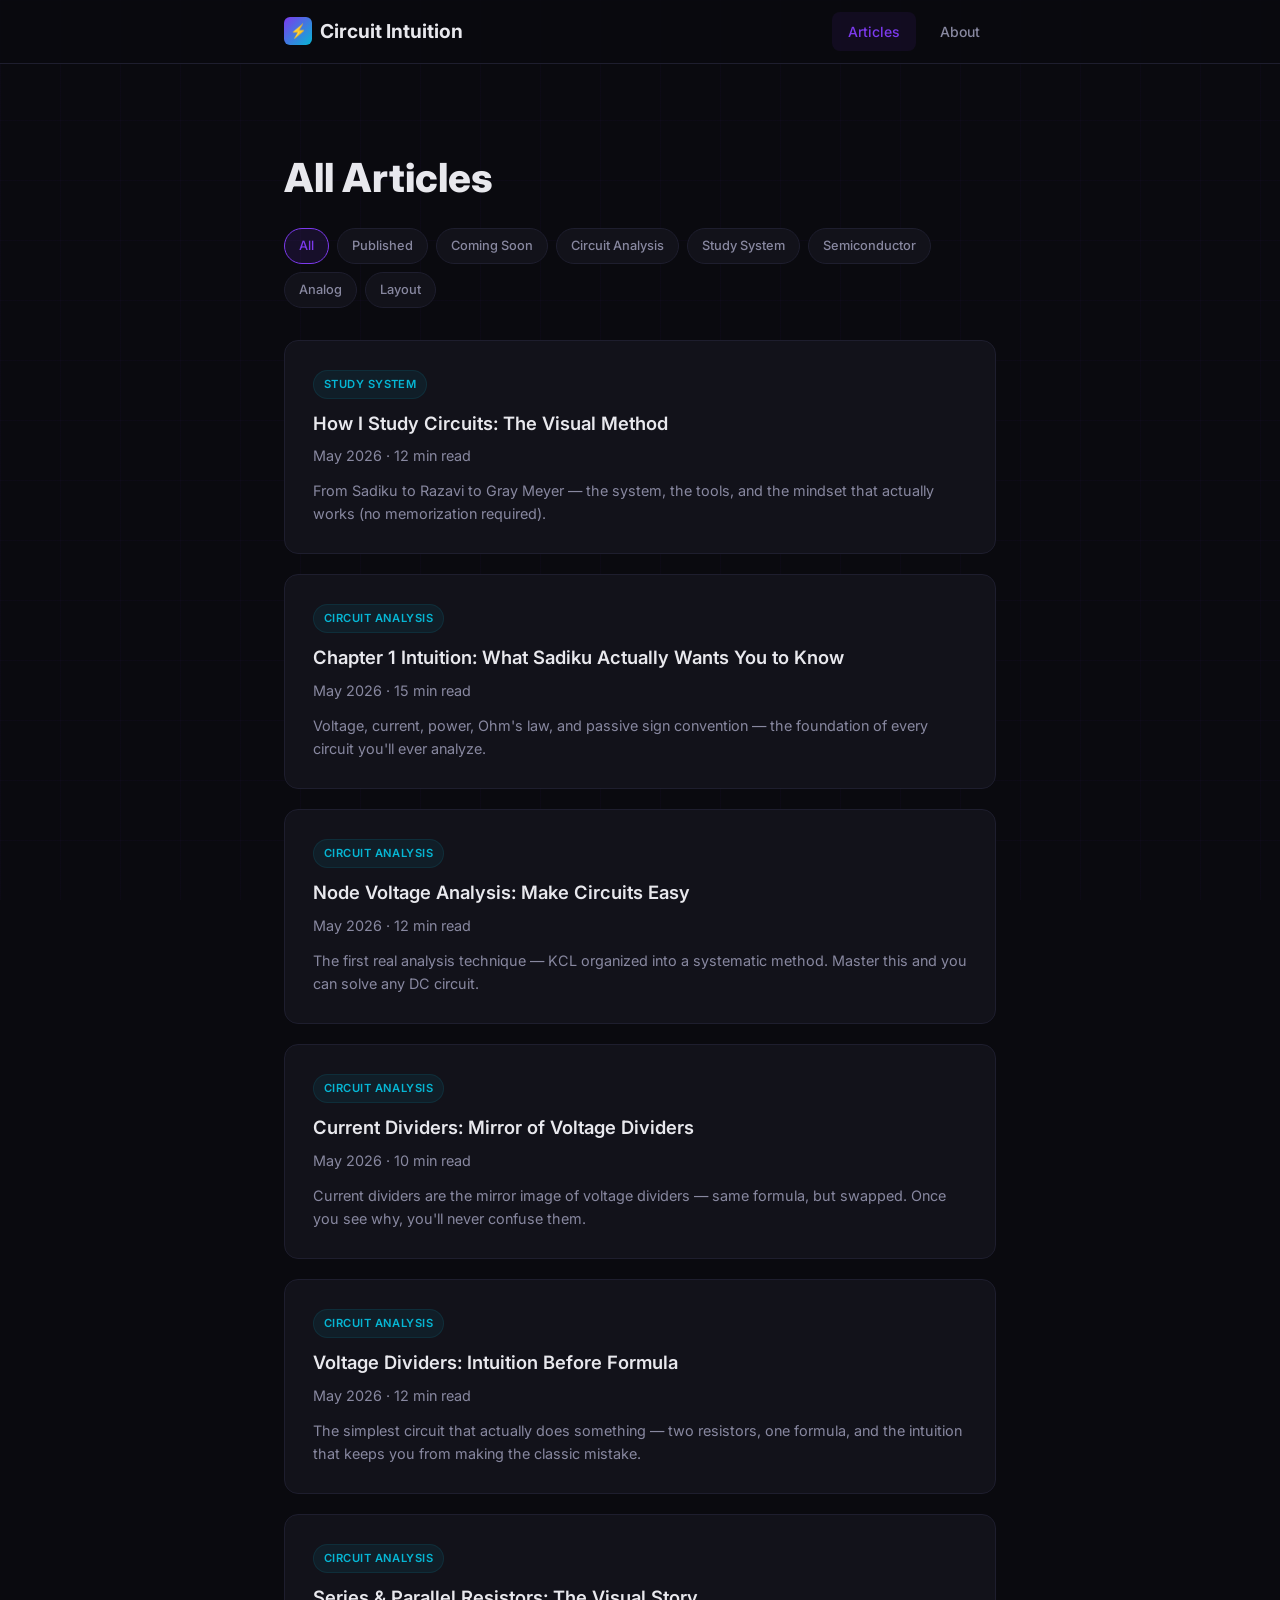
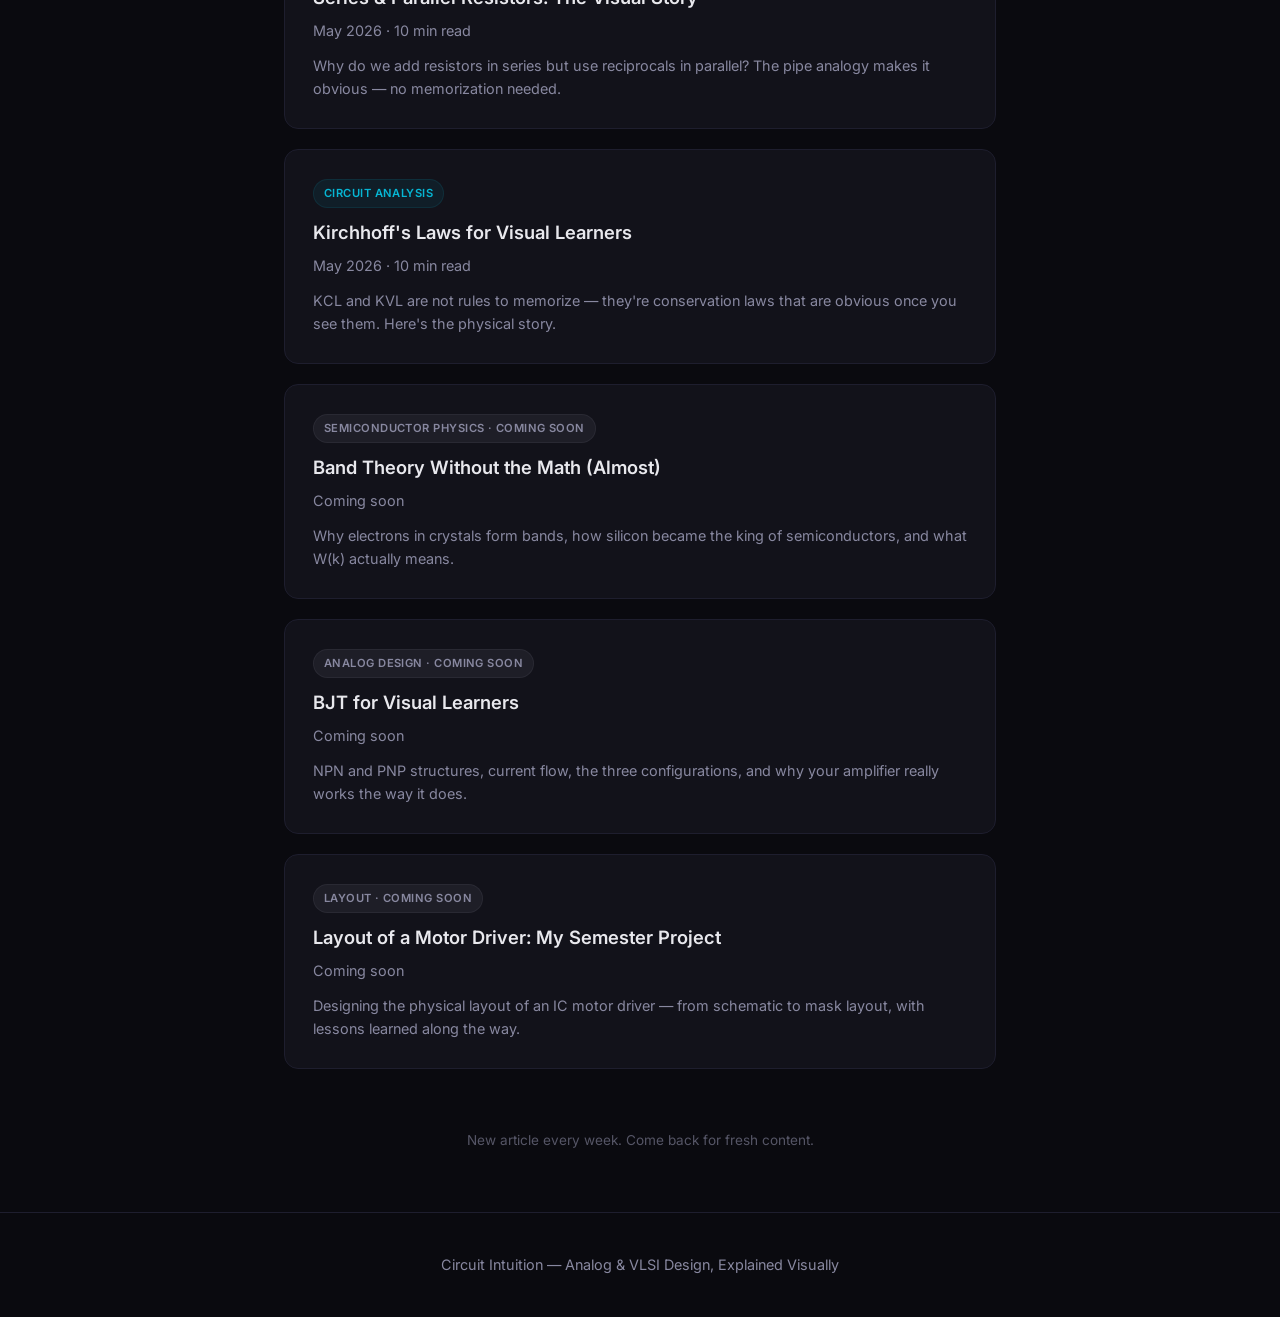
==== commit 3af82a7c: "UI/UX overhaul: animations, scroll-reveal, tag filter, mobile nav, reading progress Inspired by prem" ====
--- a/articles/index.html
+++ b/articles/index.html
@@ -5,99 +5,122 @@
     <meta name="viewport" content="width=device-width, initial-scale=1.0">
     <title>Articles — Circuit Intuition</title>
     <link rel="stylesheet" href="../css/style.css">
+    <link rel="preconnect" href="https://fonts.googleapis.com">
     <link href="https://fonts.googleapis.com/css2?family=Inter:wght@400;500;600;700;800&display=swap" rel="stylesheet">
+    <meta name="description" content="All articles from Circuit Intuition — circuit analysis, semiconductor physics, analog design, and study methods.">
+    <meta name="theme-color" content="#7c3aed">
 </head>
 <body>
     <nav class="nav">
         <div class="container">
-            <a href="../" class="logo">⚡ Circuit Intuition</a>
+            <a href="../" class="logo">
+                <span class="logo-icon">⚡</span>
+                Circuit Intuition
+            </a>
+            <button class="hamburger" aria-label="Menu">
+                <span></span>
+                <span></span>
+                <span></span>
+            </button>
             <div class="nav-links">
                 <a href=".">Articles</a>
                 <a href="../about.html">About</a>
             </div>
         </div>
     </nav>
+
     <main>
         <section class="latest-articles" style="padding-top:80px;">
             <div class="container">
-                <h1 style="font-size:2.5rem;font-weight:800;margin-bottom:40px;">All Articles</h1>
+                <div class="article-controls">
+                    <h1 style="font-size:2.5rem;font-weight:800;">All Articles</h1>
+                    <div class="filter-tags">
+                        <span class="filter-tag active" data-filter="all">All</span>
+                        <span class="filter-tag" data-filter="published">Published</span>
+                        <span class="filter-tag" data-filter="coming-soon">Coming Soon</span>
+                        <span class="filter-tag" data-filter="Circuit Analysis">Circuit Analysis</span>
+                        <span class="filter-tag" data-filter="Study System">Study System</span>
+                        <span class="filter-tag" data-filter="Semiconductor Physics">Semiconductor</span>
+                        <span class="filter-tag" data-filter="Analog Design">Analog</span>
+                        <span class="filter-tag" data-filter="Layout">Layout</span>
+                    </div>
+                </div>
                 <div class="article-list">
-                    <article class="article-preview">
-                        <span class="tag">Study System</span>
-                        <h3>How I Study Circuits: The Visual Method</h3>
+                    <!-- PUBLISHED -->
+                    <article class="article-preview reveal" data-tags="Study System" data-status="published">
+                        <span class="tag published">Study System</span>
+                        <h3><a href="how-i-study-circuits.html">How I Study Circuits: The Visual Method</a></h3>
                         <p class="meta">May 2026 · 12 min read</p>
                         <p>From Sadiku to Razavi to Gray Meyer — the system, the tools, and the mindset that actually works (no memorization required).</p>
-                        <a href="how-i-study-circuits.html" class="btn" style="margin-top:16px;">Read Article →</a>
                     </article>
-                    <article class="article-preview">
-                        <span class="tag">Circuit Analysis</span>
-                        <h3>Chapter 1 Intuition: What Sadiku Actually Wants You to Know</h3>
+                    <article class="article-preview reveal" data-tags="Circuit Analysis" data-status="published">
+                        <span class="tag published">Circuit Analysis</span>
+                        <h3><a href="sadiku-ch1-intuition.html">Chapter 1 Intuition: What Sadiku Actually Wants You to Know</a></h3>
                         <p class="meta">May 2026 · 15 min read</p>
                         <p>Voltage, current, power, Ohm's law, and passive sign convention — the foundation of every circuit you'll ever analyze.</p>
-                        <a href="sadiku-ch1-intuition.html" class="btn" style="margin-top:16px;">Read Article →</a>
                     </article>
-                    <article class="article-preview">
-                        <span class="tag">Circuit Analysis</span>
-                        <h3>Node Voltage Analysis: Make Circuits Easy</h3>
+                    <article class="article-preview reveal" data-tags="Circuit Analysis" data-status="published">
+                        <span class="tag published">Circuit Analysis</span>
+                        <h3><a href="node-voltage-analysis.html">Node Voltage Analysis: Make Circuits Easy</a></h3>
                         <p class="meta">May 2026 · 12 min read</p>
                         <p>The first real analysis technique — KCL organized into a systematic method. Master this and you can solve any DC circuit.</p>
-                        <a href="node-voltage-analysis.html" class="btn" style="margin-top:16px;">Read Article →</a>
                     </article>
-                    <article class="article-preview">
-                        <span class="tag">Circuit Analysis</span>
-                        <h3>Current Dividers: Mirror of Voltage Dividers</h3>
+                    <article class="article-preview reveal" data-tags="Circuit Analysis" data-status="published">
+                        <span class="tag published">Circuit Analysis</span>
+                        <h3><a href="current-divider-intuition.html">Current Dividers: Mirror of Voltage Dividers</a></h3>
                         <p class="meta">May 2026 · 10 min read</p>
                         <p>Current dividers are the mirror image of voltage dividers — same formula, but swapped. Once you see why, you'll never confuse them.</p>
-                        <a href="current-divider-intuition.html" class="btn" style="margin-top:16px;">Read Article →</a>
                     </article>
-                    <article class="article-preview">
-                        <span class="tag">Circuit Analysis</span>
-                        <h3>Voltage Dividers: Intuition Before Formula</h3>
+                    <article class="article-preview reveal" data-tags="Circuit Analysis" data-status="published">
+                        <span class="tag published">Circuit Analysis</span>
+                        <h3><a href="voltage-divider-intuition.html">Voltage Dividers: Intuition Before Formula</a></h3>
                         <p class="meta">May 2026 · 12 min read</p>
                         <p>The simplest circuit that actually does something — two resistors, one formula, and the intuition that keeps you from making the classic mistake.</p>
-                        <a href="voltage-divider-intuition.html" class="btn" style="margin-top:16px;">Read Article →</a>
                     </article>
-                    <article class="article-preview">
-                        <span class="tag">Circuit Analysis</span>
-                        <h3>Series & Parallel Resistors: The Visual Story</h3>
+                    <article class="article-preview reveal" data-tags="Circuit Analysis" data-status="published">
+                        <span class="tag published">Circuit Analysis</span>
+                        <h3><a href="series-parallel-visual.html">Series &amp; Parallel Resistors: The Visual Story</a></h3>
                         <p class="meta">May 2026 · 10 min read</p>
                         <p>Why do we add resistors in series but use reciprocals in parallel? The pipe analogy makes it obvious — no memorization needed.</p>
-                        <a href="series-parallel-visual.html" class="btn" style="margin-top:16px;">Read Article →</a>
                     </article>
-                    <article class="article-preview">
-                        <span class="tag">Circuit Analysis</span>
-                        <h3>Kirchhoff's Laws for Visual Learners</h3>
+                    <article class="article-preview reveal" data-tags="Circuit Analysis" data-status="published">
+                        <span class="tag published">Circuit Analysis</span>
+                        <h3><a href="kcl-kvl-visual.html">Kirchhoff's Laws for Visual Learners</a></h3>
                         <p class="meta">May 2026 · 10 min read</p>
                         <p>KCL and KVL are not rules to memorize — they're conservation laws that are obvious once you see them. Here's the physical story.</p>
-                        <a href="kcl-kvl-visual.html" class="btn" style="margin-top:16px;">Read Article →</a>
                     </article>
-                    <article class="article-preview">
-                        <span class="tag">Semiconductor Physics</span>
+
+                    <!-- COMING SOON -->
+                    <article class="article-preview reveal" data-tags="Semiconductor Physics" data-status="coming-soon">
+                        <span class="tag coming-soon">Semiconductor Physics · Coming soon</span>
                         <h3>Band Theory Without the Math (Almost)</h3>
                         <p class="meta">Coming soon</p>
                         <p>Why electrons in crystals form bands, how silicon became the king of semiconductors, and what W(k) actually means.</p>
                     </article>
-                    <article class="article-preview">
-                        <span class="tag">Analog Design</span>
+                    <article class="article-preview reveal" data-tags="Analog Design" data-status="coming-soon">
+                        <span class="tag coming-soon">Analog Design · Coming soon</span>
                         <h3>BJT for Visual Learners</h3>
                         <p class="meta">Coming soon</p>
                         <p>NPN and PNP structures, current flow, the three configurations, and why your amplifier really works the way it does.</p>
                     </article>
-                    <article class="article-preview">
-                        <span class="tag">Layout</span>
+                    <article class="article-preview reveal" data-tags="Layout" data-status="coming-soon">
+                        <span class="tag coming-soon">Layout · Coming soon</span>
                         <h3>Layout of a Motor Driver: My Semester Project</h3>
                         <p class="meta">Coming soon</p>
                         <p>Designing the physical layout of an IC motor driver — from schematic to mask layout, with lessons learned along the way.</p>
                     </article>
                 </div>
-                <p style="text-align:center;margin-top:60px;color:var(--text-muted);">New article every week. Come back for fresh content.</p>
+                <p class="small-text" style="text-align:center;margin-top:60px;">New article every week. Come back for fresh content.</p>
             </div>
         </section>
     </main>
+
     <footer class="footer">
         <div class="container">
-            <p>Circuit Intuition — Analog & VLSI Design, Explained Visually</p>
+            <p>Circuit Intuition — Analog &amp; VLSI Design, Explained Visually</p>
         </div>
     </footer>
+
+    <script src="../js/app.js"></script>
 </body>
 </html>
--- a/css/style.css
+++ b/css/style.css
@@ -2,15 +2,20 @@
 *, *::before, *::after { box-sizing: border-box; margin: 0; padding: 0; }
 
 :root {
-    --bg: #0f0f13;
-    --bg-card: #1a1a22;
-    --text: #e4e4e7;
-    --text-muted: #8b8b9e;
-    --accent: #6d5df5;
-    --accent-hover: #8b7df7;
-    --border: #2a2a35;
-    --radius: 12px;
-    --max-width: 720px;
+    --bg: #0a0a0f;
+    --bg-card: #12121a;
+    --bg-card-hover: #181825;
+    --text: #e8e8ed;
+    --text-muted: #8888a0;
+    --accent: #7c3aed;
+    --accent-glow: rgba(124, 58, 237, 0.3);
+    --accent-2: #06b6d4;
+    --accent-2-glow: rgba(6, 182, 212, 0.2);
+    --border: #1e1e2e;
+    --radius: 14px;
+    --radius-sm: 8px;
+    --max-width: 760px;
+    --nav-height: 64px;
 }
 
 html { scroll-behavior: smooth; }
@@ -22,6 +27,12 @@
     line-height: 1.7;
     font-size: 16px;
     -webkit-font-smoothing: antialiased;
+    opacity: 0;
+    animation: fadeIn 0.4s ease forwards;
+}
+
+@keyframes fadeIn {
+    to { opacity: 1; }
 }
 
 .container {
@@ -30,14 +41,34 @@
     padding: 0 24px;
 }
 
+a { color: inherit; text-decoration: none; }
+
+/* === GRID BACKGROUND === */
+body::before {
+    content: '';
+    position: fixed;
+    top: 0;
+    left: 0;
+    width: 100%;
+    height: 100%;
+    background-image:
+        linear-gradient(rgba(124, 58, 237, 0.03) 1px, transparent 1px),
+        linear-gradient(90deg, rgba(124, 58, 237, 0.03) 1px, transparent 1px);
+    background-size: 60px 60px;
+    pointer-events: none;
+    z-index: -1;
+}
+
 /* === NAV === */
 .nav {
-    padding: 20px 0;
+    padding: 0;
+    height: var(--nav-height);
     border-bottom: 1px solid var(--border);
     position: sticky;
     top: 0;
-    background: rgba(15,15,19,0.85);
-    backdrop-filter: blur(12px);
+    background: rgba(10, 10, 15, 0.82);
+    backdrop-filter: blur(16px);
+    -webkit-backdrop-filter: blur(16px);
     z-index: 100;
 }
 
@@ -45,34 +76,118 @@
     display: flex;
     justify-content: space-between;
     align-items: center;
+    height: 100%;
 }
 
 .logo {
     font-weight: 700;
-    font-size: 1.25rem;
+    font-size: 1.2rem;
     color: var(--text);
-    text-decoration: none;
+    display: flex;
+    align-items: center;
+    gap: 8px;
+    position: relative;
+    z-index: 2;
+}
+
+.logo-icon {
+    display: inline-flex;
+    align-items: center;
+    justify-content: center;
+    width: 28px;
+    height: 28px;
+    background: linear-gradient(135deg, var(--accent), var(--accent-2));
+    border-radius: 6px;
+    font-size: 0.85rem;
+    color: white;
 }
 
 .nav-links {
     display: flex;
-    gap: 24px;
+    gap: 8px;
+    align-items: center;
 }
 
 .nav-links a {
     color: var(--text-muted);
-    text-decoration: none;
-    font-size: 0.9rem;
+    padding: 8px 16px;
+    border-radius: var(--radius-sm);
+    font-size: 0.875rem;
     font-weight: 500;
-    transition: color 0.2s;
-}
-
-.nav-links a:hover { color: var(--text); }
+    transition: all 0.2s;
+}
+
+.nav-links a:hover {
+    color: var(--text);
+    background: rgba(255,255,255,0.04);
+}
+
+.nav-links a.active {
+    color: var(--accent);
+    background: rgba(124, 58, 237, 0.08);
+}
+
+/* Hamburger */
+.hamburger {
+    display: none;
+    flex-direction: column;
+    gap: 5px;
+    cursor: pointer;
+    padding: 4px;
+    background: none;
+    border: none;
+    z-index: 101;
+}
+
+.hamburger span {
+    display: block;
+    width: 22px;
+    height: 2px;
+    background: var(--text);
+    border-radius: 2px;
+    transition: all 0.3s;
+}
+
+.hamburger.active span:nth-child(1) { transform: rotate(45deg) translate(5px, 5px); }
+.hamburger.active span:nth-child(2) { opacity: 0; }
+.hamburger.active span:nth-child(3) { transform: rotate(-45deg) translate(5px, -5px); }
 
 /* === HERO === */
 .hero {
-    padding: 100px 0 80px;
+    padding: 120px 0 80px;
     text-align: center;
+    position: relative;
+    overflow: hidden;
+}
+
+/* Circuit trace decorations */
+.hero::before {
+    content: '';
+    position: absolute;
+    top: -80px;
+    left: 50%;
+    transform: translateX(-50%);
+    width: 800px;
+    height: 800px;
+    background: radial-gradient(circle, var(--accent-glow) 0%, transparent 70%);
+    opacity: 0.15;
+    pointer-events: none;
+}
+
+.hero-circuit {
+    position: absolute;
+    top: 0;
+    left: 0;
+    width: 100%;
+    height: 100%;
+    pointer-events: none;
+    opacity: 0.08;
+    overflow: hidden;
+}
+
+.hero-circuit svg {
+    width: 100%;
+    height: 100%;
 }
 
 .hero h1 {
@@ -80,51 +195,137 @@
     font-weight: 800;
     line-height: 1.2;
     margin-bottom: 20px;
-    letter-spacing: -0.02em;
+    letter-spacing: -0.025em;
+    position: relative;
+}
+
+.hero h1 .reveal-text {
+    display: inline-block;
+    animation: slideUp 0.6s ease forwards;
+    opacity: 0;
+}
+
+.hero h1 .reveal-text:nth-child(2) {
+    animation-delay: 0.2s;
+}
+
+@keyframes slideUp {
+    from { opacity: 0; transform: translateY(20px); }
+    to { opacity: 1; transform: translateY(0); }
 }
 
 .highlight {
-    background: linear-gradient(135deg, #6d5df5, #a78bfa);
+    background: linear-gradient(135deg, var(--accent), #a78bfa, var(--accent-2));
+    background-size: 200% 200%;
     -webkit-background-clip: text;
     -webkit-text-fill-color: transparent;
     background-clip: text;
+    animation: gradientShift 6s ease infinite;
+    position: relative;
+}
+
+@keyframes gradientShift {
+    0%, 100% { background-position: 0% 50%; }
+    50% { background-position: 100% 50%; }
+}
+
+.highlight-glow {
+    position: absolute;
+    bottom: -2px;
+    left: 0;
+    width: 100%;
+    height: 3px;
+    background: linear-gradient(90deg, transparent, var(--accent), transparent);
+    border-radius: 2px;
+    opacity: 0.5;
 }
 
 .subtitle {
-    font-size: 1.25rem;
-    color: var(--text-muted);
-    max-width: 550px;
-    margin: 0 auto 12px;
+    font-size: 1.2rem;
+    color: var(--text-muted);
+    max-width: 560px;
+    margin: 0 auto 8px;
     line-height: 1.6;
+    animation: slideUp 0.6s ease 0.3s forwards;
+    opacity: 0;
 }
 
 .byline {
-    font-size: 0.95rem;
-    color: var(--text-muted);
-    opacity: 0.7;
+    font-size: 0.9rem;
+    color: var(--text-muted);
+    opacity: 0.5;
     margin-bottom: 40px;
+    animation: slideUp 0.6s ease 0.4s forwards;
+    opacity: 0;
+}
+
+.hero-actions {
+    animation: slideUp 0.6s ease 0.5s forwards;
+    opacity: 0;
 }
 
 .btn {
-    display: inline-block;
+    display: inline-flex;
+    align-items: center;
+    gap: 8px;
     padding: 14px 32px;
-    background: var(--accent);
+    background: linear-gradient(135deg, var(--accent), #6d28d9);
     color: white;
-    text-decoration: none;
     border-radius: var(--radius);
     font-weight: 600;
     font-size: 1rem;
-    transition: background 0.2s, transform 0.1s;
-}
+    transition: all 0.25s;
+    position: relative;
+    overflow: hidden;
+}
+
+.btn::before {
+    content: '';
+    position: absolute;
+    inset: 0;
+    background: linear-gradient(135deg, rgba(255,255,255,0.1), transparent);
+    opacity: 0;
+    transition: opacity 0.25s;
+}
+
+.btn:hover::before { opacity: 1; }
 
 .btn:hover {
-    background: var(--accent-hover);
-    transform: translateY(-1px);
+    transform: translateY(-2px);
+    box-shadow: 0 8px 32px var(--accent-glow);
+}
+
+.btn-ghost {
+    background: transparent;
+    border: 1px solid var(--border);
+    color: var(--text-muted);
+}
+
+.btn-ghost:hover {
+    background: var(--bg-card);
+    color: var(--text);
+    box-shadow: none;
 }
 
 /* === FEATURES === */
 .features {
     padding: 60px 0;
+}
+
+.section-header {
+    text-align: center;
+    margin-bottom: 48px;
+}
+
+.section-header h2 {
+    font-size: 1.75rem;
+    font-weight: 700;
+    margin-bottom: 12px;
+}
+
+.section-header p {
+    color: var(--text-muted);
+    font-size: 0.95rem;
 }
 
 .feature-grid {
@@ -138,17 +339,49 @@
     border: 1px solid var(--border);
     border-radius: var(--radius);
     padding: 28px;
-    transition: border-color 0.2s;
-}
-
-.feature-card:hover { border-color: var(--accent); }
-
-.feature-card .icon { font-size: 2rem; display: block; margin-bottom: 12px; }
+    transition: all 0.3s ease;
+    position: relative;
+    overflow: hidden;
+}
+
+.feature-card::before {
+    content: '';
+    position: absolute;
+    top: 0;
+    left: 0;
+    right: 0;
+    height: 2px;
+    background: linear-gradient(90deg, transparent, var(--accent), transparent);
+    opacity: 0;
+    transition: opacity 0.3s;
+}
+
+.feature-card:hover {
+    border-color: rgba(124, 58, 237, 0.3);
+    background: var(--bg-card-hover);
+    transform: translateY(-2px);
+}
+
+.feature-card:hover::before {
+    opacity: 1;
+}
+
+.feature-card .icon {
+    font-size: 2rem;
+    display: block;
+    margin-bottom: 14px;
+    transition: transform 0.3s;
+}
+
+.feature-card:hover .icon {
+    transform: scale(1.1);
+}
 
 .feature-card h3 {
-    font-size: 1.1rem;
+    font-size: 1.05rem;
     font-weight: 600;
     margin-bottom: 8px;
+    color: var(--text);
 }
 
 .feature-card p {
@@ -162,16 +395,53 @@
     padding: 60px 0;
 }
 
-.latest-articles h2 {
+.article-controls {
+    display: flex;
+    justify-content: space-between;
+    align-items: center;
+    margin-bottom: 32px;
+    gap: 16px;
+    flex-wrap: wrap;
+}
+
+.article-controls h2 {
     font-size: 1.75rem;
     font-weight: 700;
-    margin-bottom: 32px;
+}
+
+.filter-tags {
+    display: flex;
+    gap: 8px;
+    flex-wrap: wrap;
+}
+
+.filter-tag {
+    padding: 6px 14px;
+    border-radius: 20px;
+    font-size: 0.8rem;
+    font-weight: 500;
+    background: var(--bg-card);
+    border: 1px solid var(--border);
+    color: var(--text-muted);
+    cursor: pointer;
+    transition: all 0.2s;
+}
+
+.filter-tag:hover {
+    border-color: var(--accent);
+    color: var(--text);
+}
+
+.filter-tag.active {
+    background: rgba(124, 58, 237, 0.12);
+    border-color: var(--accent);
+    color: var(--accent);
 }
 
 .article-list {
     display: flex;
     flex-direction: column;
-    gap: 24px;
+    gap: 20px;
 }
 
 .article-preview {
@@ -179,32 +449,54 @@
     border: 1px solid var(--border);
     border-radius: var(--radius);
     padding: 28px;
-}
-
-.article-preview:hover { border-color: var(--accent); }
+    transition: all 0.3s ease;
+    position: relative;
+    cursor: pointer;
+}
+
+.article-preview:hover {
+    border-color: rgba(124, 58, 237, 0.3);
+    background: var(--bg-card-hover);
+    transform: translateY(-2px);
+    box-shadow: 0 4px 24px rgba(0,0,0,0.3);
+}
 
 .tag {
     display: inline-block;
     padding: 4px 10px;
-    background: rgba(109, 93, 245, 0.1);
+    background: rgba(124, 58, 237, 0.08);
     color: var(--accent);
     border-radius: 20px;
-    font-size: 0.75rem;
+    font-size: 0.7rem;
     font-weight: 600;
     text-transform: uppercase;
-    letter-spacing: 0.03em;
+    letter-spacing: 0.04em;
     margin-bottom: 12px;
+    border: 1px solid rgba(124, 58, 237, 0.1);
+}
+
+.tag.published {
+    background: rgba(6, 182, 212, 0.08);
+    color: var(--accent-2);
+    border-color: rgba(6, 182, 212, 0.1);
+}
+
+.tag.coming-soon {
+    background: rgba(139, 139, 158, 0.1);
+    color: var(--text-muted);
+    border-color: rgba(139, 139, 158, 0.1);
 }
 
 .article-preview h3 {
-    font-size: 1.2rem;
+    font-size: 1.15rem;
     font-weight: 600;
     margin-bottom: 8px;
+    line-height: 1.4;
 }
 
 .article-preview h3 a {
     color: var(--text);
-    text-decoration: none;
+    transition: color 0.2s;
 }
 
 .article-preview h3 a:hover { color: var(--accent); }
@@ -215,10 +507,22 @@
     margin-bottom: 12px;
 }
 
-.article-preview p {
-    font-size: 0.95rem;
+.article-preview > p {
+    font-size: 0.9rem;
     color: var(--text-muted);
     line-height: 1.6;
+}
+
+/* === SCROLL REVEAL === */
+.reveal {
+    opacity: 0;
+    transform: translateY(24px);
+    transition: opacity 0.6s ease, transform 0.6s ease;
+}
+
+.reveal.visible {
+    opacity: 1;
+    transform: translateY(0);
 }
 
 /* === NEWSLETTER === */
@@ -238,22 +542,64 @@
     font-size: 0.85rem;
     color: var(--text-muted);
     margin-top: 8px;
-    opacity: 0.7;
+    opacity: 0.6;
 }
 
 /* === FOOTER === */
 .footer {
-    padding: 32px 0;
+    padding: 40px 0;
     border-top: 1px solid var(--border);
     text-align: center;
+}
+
+.footer p {
     color: var(--text-muted);
     font-size: 0.9rem;
 }
 
+.footer-tagline {
+    font-size: 0.8rem !important;
+    opacity: 0.5;
+    margin-top: 4px;
+}
+
 /* === RESPONSIVE === */
-@media (max-width: 640px) {
+@media (max-width: 768px) {
+    .nav-links {
+        position: fixed;
+        top: var(--nav-height);
+        left: 0;
+        width: 100%;
+        flex-direction: column;
+        background: rgba(10, 10, 15, 0.97);
+        backdrop-filter: blur(16px);
+        padding: 16px 24px 24px;
+        gap: 4px;
+        border-bottom: 1px solid var(--border);
+        transform: translateY(-110%);
+        opacity: 0;
+        transition: all 0.3s ease;
+        pointer-events: none;
+    }
+
+    .nav-links.open {
+        transform: translateY(0);
+        opacity: 1;
+        pointer-events: all;
+    }
+
+    .nav-links a {
+        padding: 12px 16px;
+        width: 100%;
+        font-size: 1rem;
+    }
+
+    .hamburger { display: flex; }
+
+    .hamburger.active + .nav-links { display: flex; }
+
     .hero h1 { font-size: 2rem; }
-    .hero { padding: 60px 0 40px; }
+    .hero { padding: 80px 0 40px; }
     .feature-grid { grid-template-columns: 1fr; }
-    .nav-links { display: none; }  /* Hamburger for later */
-}
+    .article-controls { flex-direction: column; align-items: flex-start; }
+}
